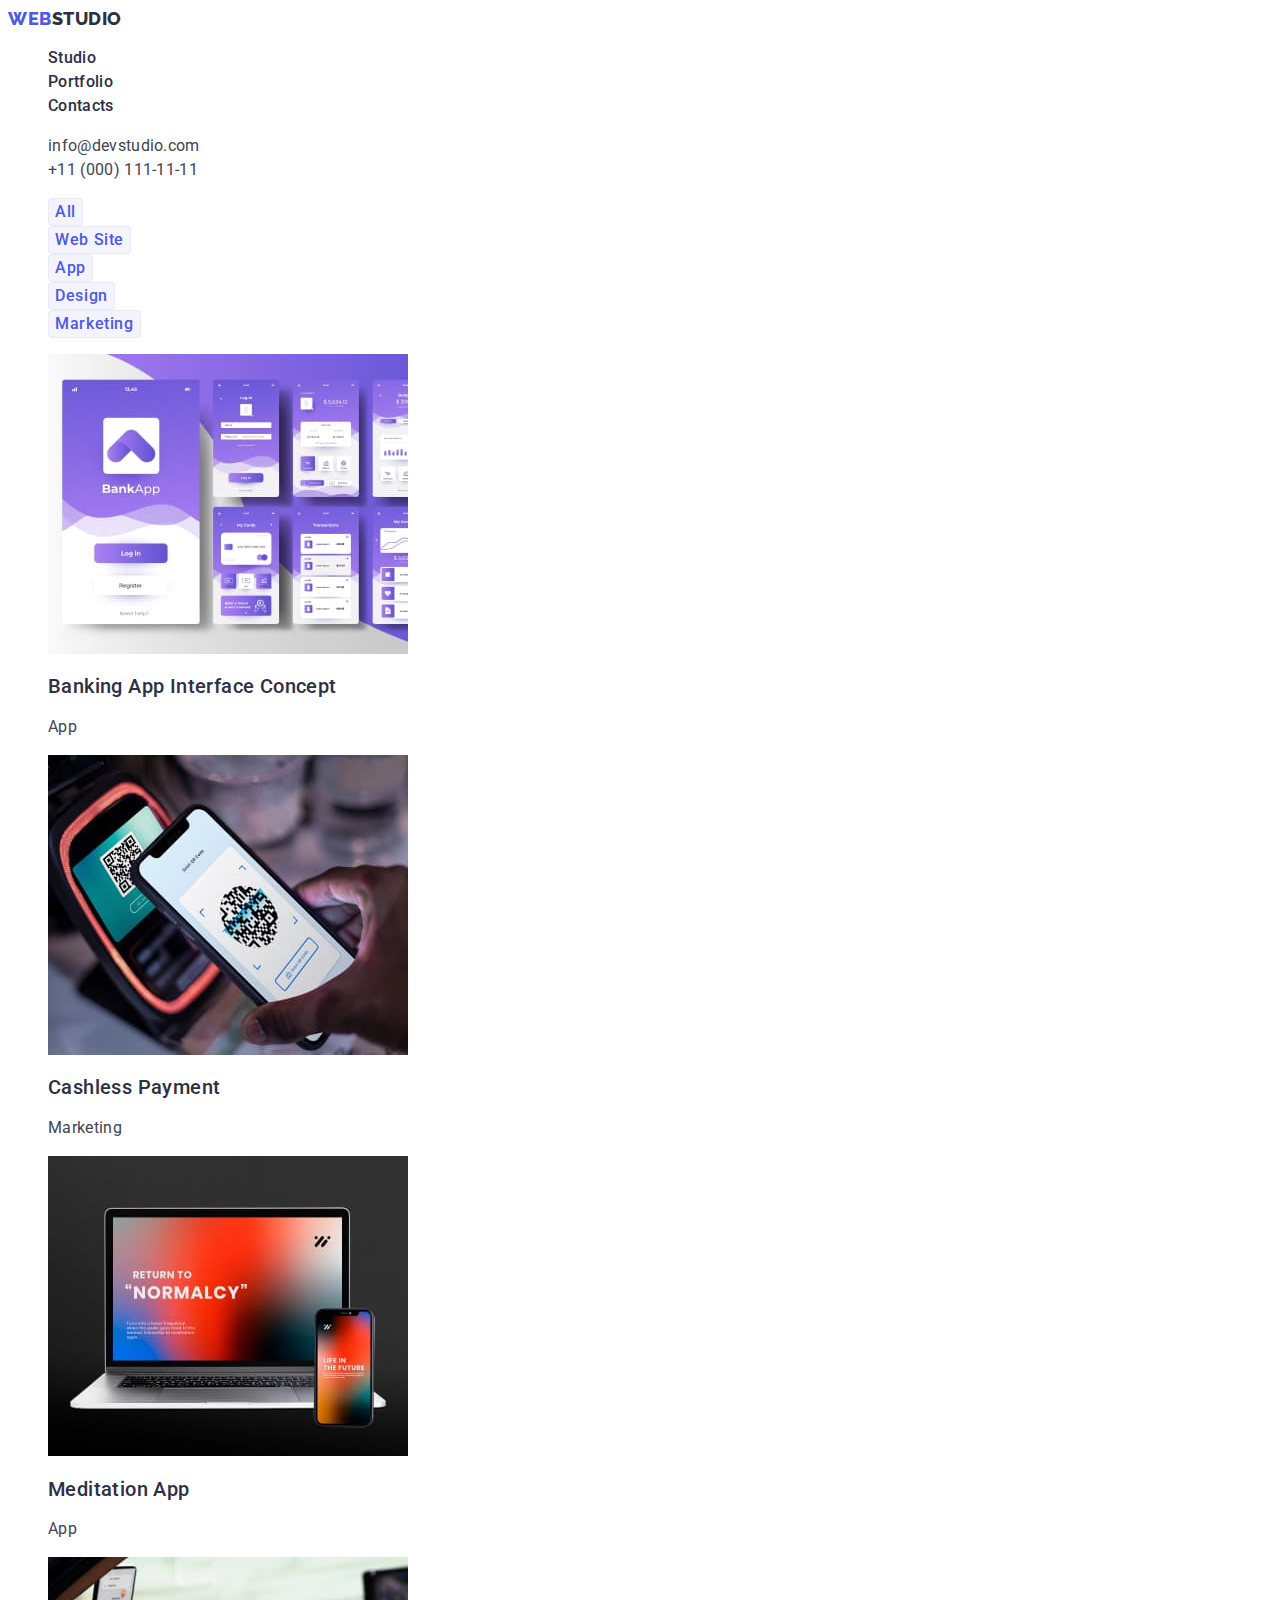
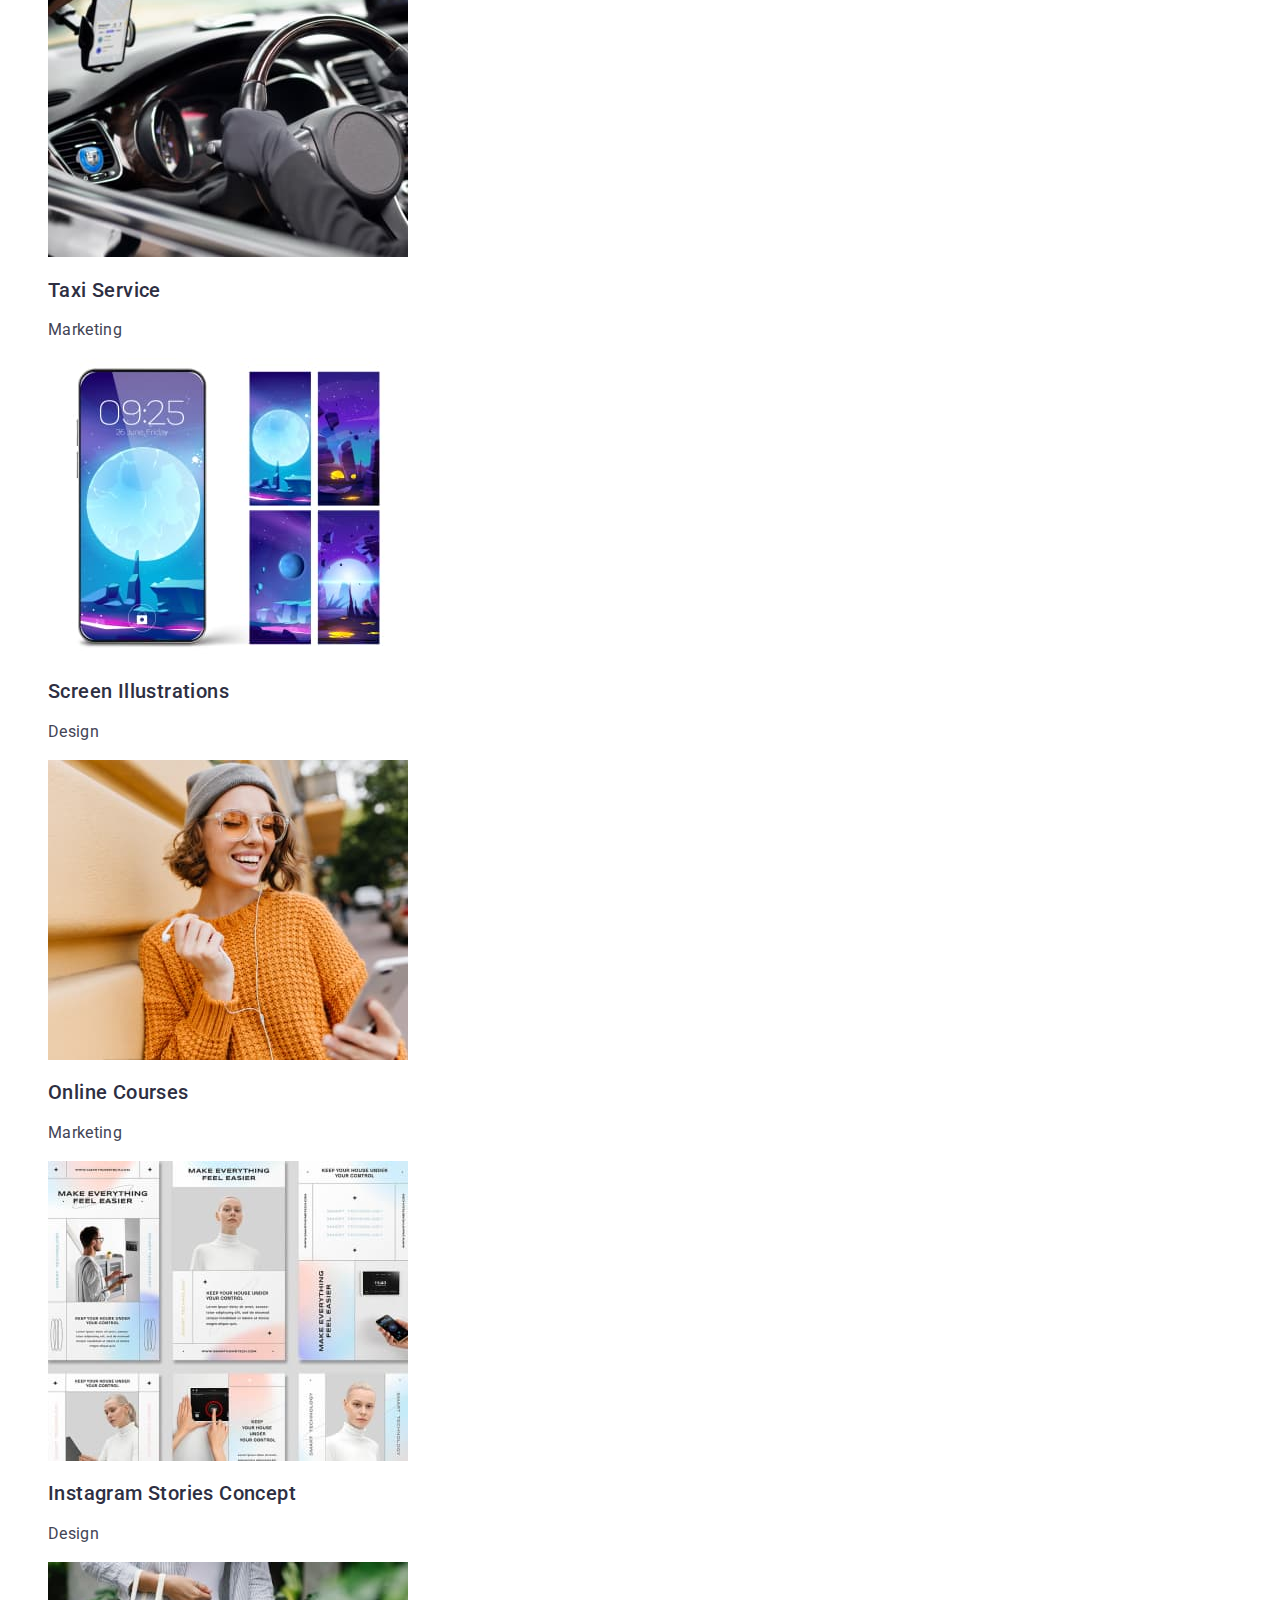
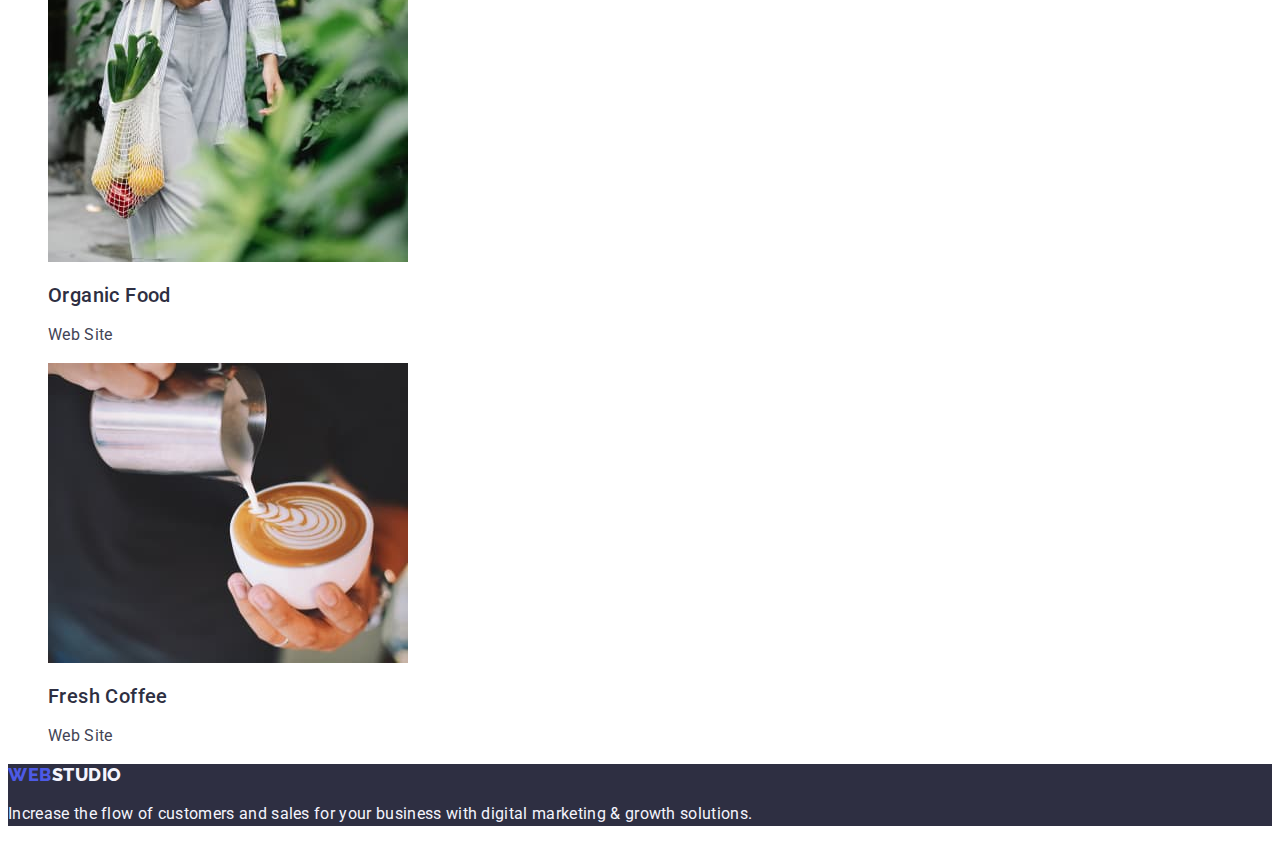
==== portfolio.html @ 3aea658a "Initial commit" ====
<!DOCTYPE html>
<html lang="en">
  <head>
    <meta charset="UTF-8" />
    <meta http-equiv="X-UA-Compatible" content="IE=edge" />
    <meta name="viewport" content="width=device-width, initial-scale=1.0" />
    <title>Portfolio</title>
    <link rel="stylesheet" href="./css/styles.css" />
    <link rel="preconnect" href="https://fonts.googleapis.com" />
    <link rel="preconnect" href="https://fonts.gstatic.com" crossorigin />
    <link
      href="https://fonts.googleapis.com/css2?family=Raleway:wght@800&family=Roboto:wght@400;500;700;900&display=swap"
      rel="stylesheet"
    />
  </head>
  <body>
    <!-- Header -->
    <header class="header">
      <nav>
        <a class="logo link" href="./index.html">
          Web<span class="studio">Studio</span>
        </a>
        <ul class="list">
          <li><a class="nav-list link" href="./index.html">Studio</a></li>
          <li>
            <a class="nav-list link" href="./portfolio.html">Portfolio</a>
          </li>
          <li><a class="nav-list link" href="">Contacts</a></li>
        </ul>
      </nav>
      <address class="address">
        <ul class="list">
          <li>
            <a class="address-contact link" href="mailto:info@devstudio.com"
              >info@devstudio.com</a
            >
          </li>
          <li>
            <a class="address-contact link" href="tel:+110001111111"
              >+11 (000) 111-11-11</a
            >
          </li>
        </ul>
      </address>
    </header>
    <main>
      <!-- Filter Buttons -->
      <section class="filters">
        <h1 hidden>Filters</h1>
        <ul class="list">
          <li>
            <button class="filters-button" type="button">All</button>
          </li>
          <li>
            <button class="filters-button" type="button">Web Site</button>
          </li>
          <li>
            <button class="filters-button" type="button">App</button>
          </li>
          <li>
            <button class="filters-button" type="button">Design</button>
          </li>
          <li>
            <button class="filters-button" type="button">Marketing</button>
          </li>
        </ul>
        <ul class="list">
          <li>
            <a class="link" href=""
              ><img
                src="./images/img8.jpg"
                alt="Banking App
        Interface Concept"
                width="360"
              />
              <h2 class="project-title">Banking App Interface Concept</h2>
              <p class="project-description">App</p></a
            >
          </li>
          <li>
            <a class="link" href=""
              ><img
                src="./images/img9.jpg"
                alt="Cashless Payment"
                width="360"
              />
              <h2 class="project-title">Cashless Payment</h2>
              <p class="project-description">Marketing</p></a
            >
          </li>
          <li>
            <a class="link" href=""
              ><img src="./images/img10.jpg" alt="Meditation App" width="360" />
              <h2 class="project-title">Meditation App</h2>
              <p class="project-description">App</p></a
            >
          </li>
          <li>
            <a class="link" href=""
              ><img src="./images/img11.jpg" alt="Taxi Service" width="360" />
              <h2 class="project-title">Taxi Service</h2>
              <p class="project-description">Marketing</p></a
            >
          </li>
          <li>
            <a class="link" href="">
              <img
                src="./images/img12.jpg"
                alt="Screen
        illustrations"
                width="360"
              />
              <h2 class="project-title">Screen Illustrations</h2>
              <p class="project-description">Design</p></a
            >
          </li>
          <li>
            <a class="link" href=""
              ><img src="./images/img13.jpg" alt="Online Courses" width="360" />
              <h2 class="project-title">Online Courses</h2>
              <p class="project-description">Marketing</p></a
            >
          </li>
          <li>
            <a class="link" href="">
              <img
                src="./images/img14.jpg"
                alt="Instagram
        Stories Concept"
                width="360"
              />
              <h2 class="project-title">Instagram Stories Concept</h2>
              <p class="project-description">Design</p></a
            >
          </li>
          <li>
            <a class="link" href=""
              ><img src="./images/img15.jpg" alt="Organic Food" width="360" />
              <h2 class="project-title">Organic Food</h2>
              <p class="project-description">Web Site</p></a
            >
          </li>
          <li>
            <a class="link" href=""
              ><img src="./images/img16.jpg" alt="Fresh Coffee" width="360" />
              <h2 class="project-title">Fresh Coffee</h2>
              <p class="project-description">Web Site</p></a
            >
          </li>
        </ul>
      </section>
    </main>
    <!-- Footer -->
    <footer class="footer">
      <a class="logo link" href="./index.html">
        Web<span class="studio-footer">Studio</span>
      </a>
      <p class="footer-description">
        Increase the flow of customers and sales for your business with digital
        marketing & growth solutions.
      </p>
    </footer>
  </body>
</html>
---- css/styles.css ----
:root {
    --basic-color: #2e2f42;
    --additional-color: #4d5ae5;
    --white-color: #ffffff;
    --text-color: #434455;
    --cloud-color: #f4f4fd;
    --button-color: #404bbf;
    --accent-color: #e7e9fc;
  }
  
  body {
    font-family: "Roboto", sans-serif;
    color: #434455;
    letter-spacing: 0.02em;
    background: var(--white-color);
  }
  /* Header */
  .logo {
    font-family: "Raleway", sans-serif;
    font-weight: 800;
    font-size: 18px;
    line-height: 1.17;
    color: var(--additional-color);
    letter-spacing: 0.03em;
    align-items: center;
    text-transform: uppercase;
    text-decoration: none;
  }
  
  .studio {
    font-family: "Raleway", sans-serif;
    font-weight: 800;
    font-size: 18px;
    line-height: 1.2;
    color: var(--basic-color);
    align-items: center;
    text-transform: uppercase;
  }
  .link {
    text-decoration: none;
  }
  .list {
    list-style-type: none;
  }
  .nav-list {
    font-weight: 500;
    font-size: 16px;
    line-height: 1.5;
    color: var(--basic-color);
  }
  .list .link:hover,
  .list .link:focus {
    color: var(--button-color);
  }
  
  .address {
    font-style: normal;
  }
  
  .address-contact {
    font-style: normal;
    font-weight: 400;
    font-size: 16px;
    line-height: 1.5;
    color: var(--text-color);
    text-decoration: none;
  }
  .address-contact:hover,
  .address-contact:focus {
    color: var(--button-color);
  }
  
  /* Hero */
  .hero {
    background: var(--basic-color);
    text-align: center;
  }
  .hero-title {
    font-weight: 700;
    font-size: 56px;
    line-height: 1.07;
    text-align: center;
    letter-spacing: 0.02em;
    color: var(--white-color);
  }
  .hero-button {
    font-family: "Roboto", sans-serif;
    font-weight: 500;
    font-size: 16px;
    line-height: 1.5;
    letter-spacing: 0.04em;
    color: var(--white-color);
    background: var(--additional-color);
    box-shadow: 0px 4px 4px rgba(0, 0, 0, 0.15);
    border-radius: 4px;
    cursor: pointer;
  }
  .hero-button:hover,
  .hero-button:focus {
    background-color: var(--button-color);
  }
  
  /* Features */
  .features > ul {
    list-style-type: none;
  }
  .features-name {
    font-weight: 500;
    font-size: 20px;
    line-height: 1.2;
    letter-spacing: 0.02em;
    color: var(--basic-color);
  }
  .features-description {
    font-size: 16px;
    line-height: 1.5;
    color: var(--text-color);
  }
  /* Examples */
  .examples > ul {
    list-style-type: none;
  }
  .examples-title {
    font-weight: 700;
    font-size: 36px;
    line-height: 1.11;
    text-align: center;
    text-transform: capitalize;
    color: var(--basic-color);
  }
  /* Team */
  .team {
    background: var(--cloud-color);
  }
  .team > ul {
    list-style-type: none;
  }
  .team-title {
    font-weight: 700;
    font-size: 36px;
    line-height: 1.11;
    text-align: center;
    letter-spacing: 0.02em;
    text-transform: capitalize;
    color: var(--basic-color);
  }
  .teammate {
    background-color: var(--white-color);
  }
  .teammate-name {
    font-weight: 500;
    font-size: 20px;
    line-height: 1.2;
    letter-spacing: 0.02em;
    color: var(--basic-color);
  }
  .teammate-description {
    font-size: 16px;
    line-height: 1.5;
    color: var(--text-color);
  }
  /* Footer */
  .footer {
    background: var(--basic-color);
  }
  .studio-footer {
    font-family: "Raleway", sans-serif;
    font-weight: 800;
    font-size: 18px;
    line-height: 1.2;
    letter-spacing: 0.03em;
    text-transform: uppercase;
    color: var(--cloud-color);
  }
  .footer-description {
    font-size: 16px;
    line-height: 1.5;
    color: var(--cloud-color);
  }
  /* Portfolio */
  
  /* Filter Buttons */
  .filters > ul {
    list-style-type: none;
  }
  .filters-button {
    font-family: "Roboto", sans-serif;
    font-weight: 500;
    font-size: 16px;
    line-height: 1.5;
    letter-spacing: 0.04em;
    color: var(--additional-color);
    background: var(--cloud-color);
    border: 1px solid var(--accent-color);
    border-radius: 4px;
    cursor: pointer;
  }
  .filters-button:hover,
  .filters-button:focus {
    background: var(--button-color);
    color: var(--white-color);
    box-shadow: 0px 3px 1px rgba(0, 0, 0, 0.1), 0px 2px 1px rgba(0, 0, 0, 0.08),
      0px 2px 2px rgba(0, 0, 0, 0.12);
    border-radius: 4px;
  }
  
  /* Projects */
  
  .project-title {
    font-weight: 500;
    font-size: 20px;
    line-height: 1.2;
    letter-spacing: 0.02em;
    color: var(--basic-color);
  }
  .project-description {
    font-weight: 400;
    font-size: 16px;
    line-height: 1.5;
    letter-spacing: 0.02em;
    color: var(--text-color);
  }
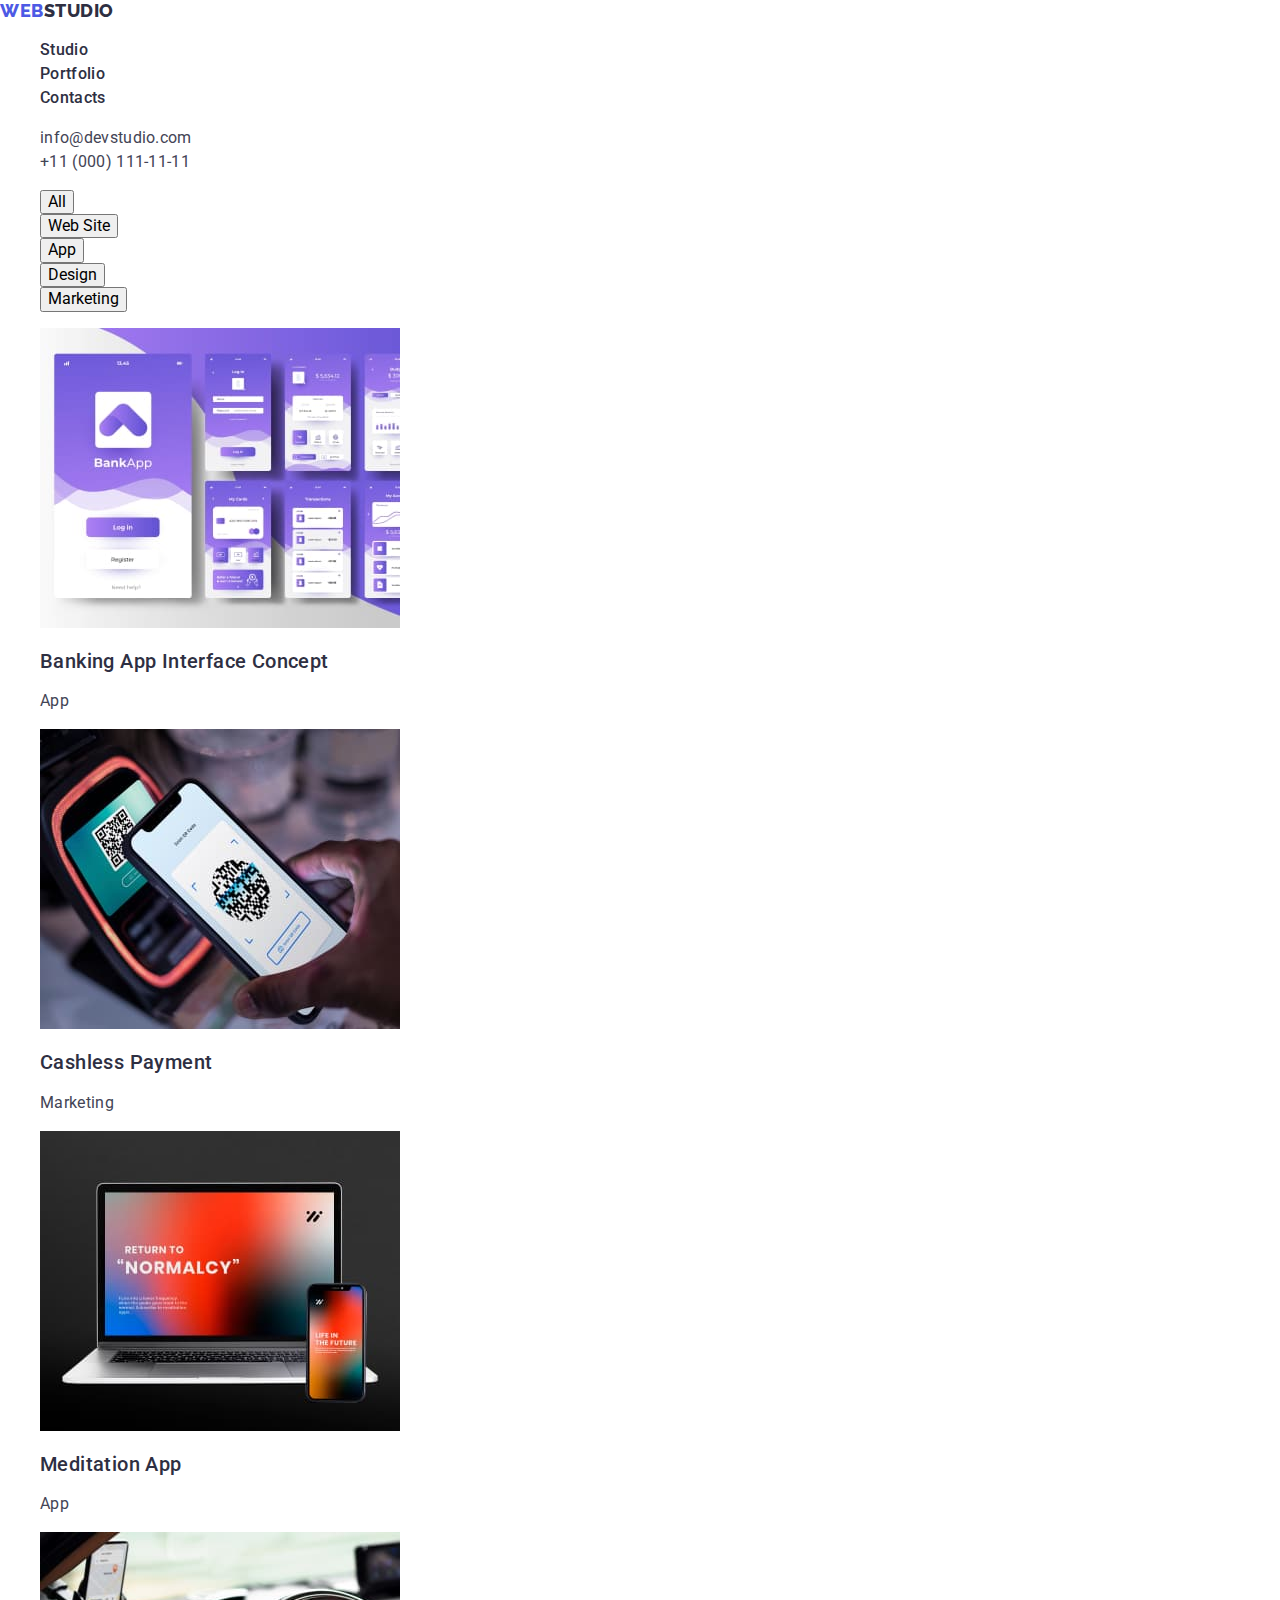
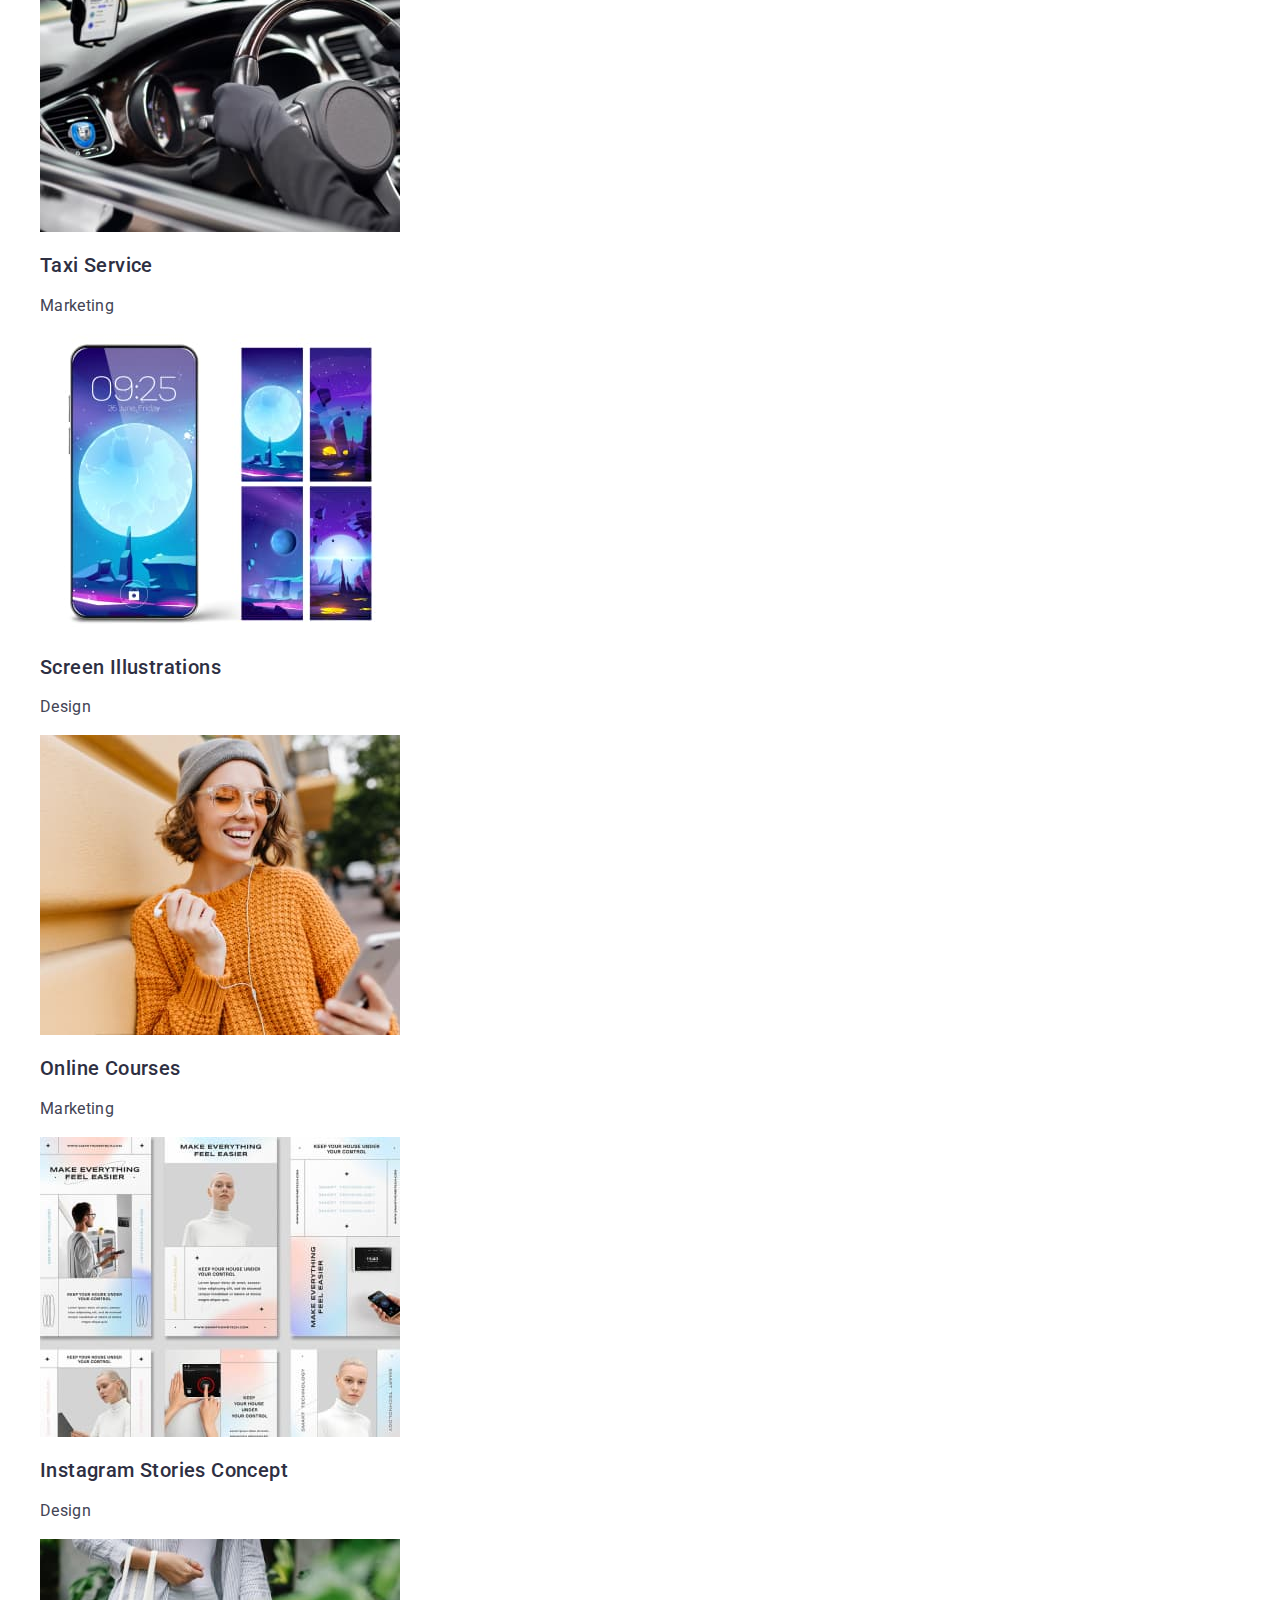
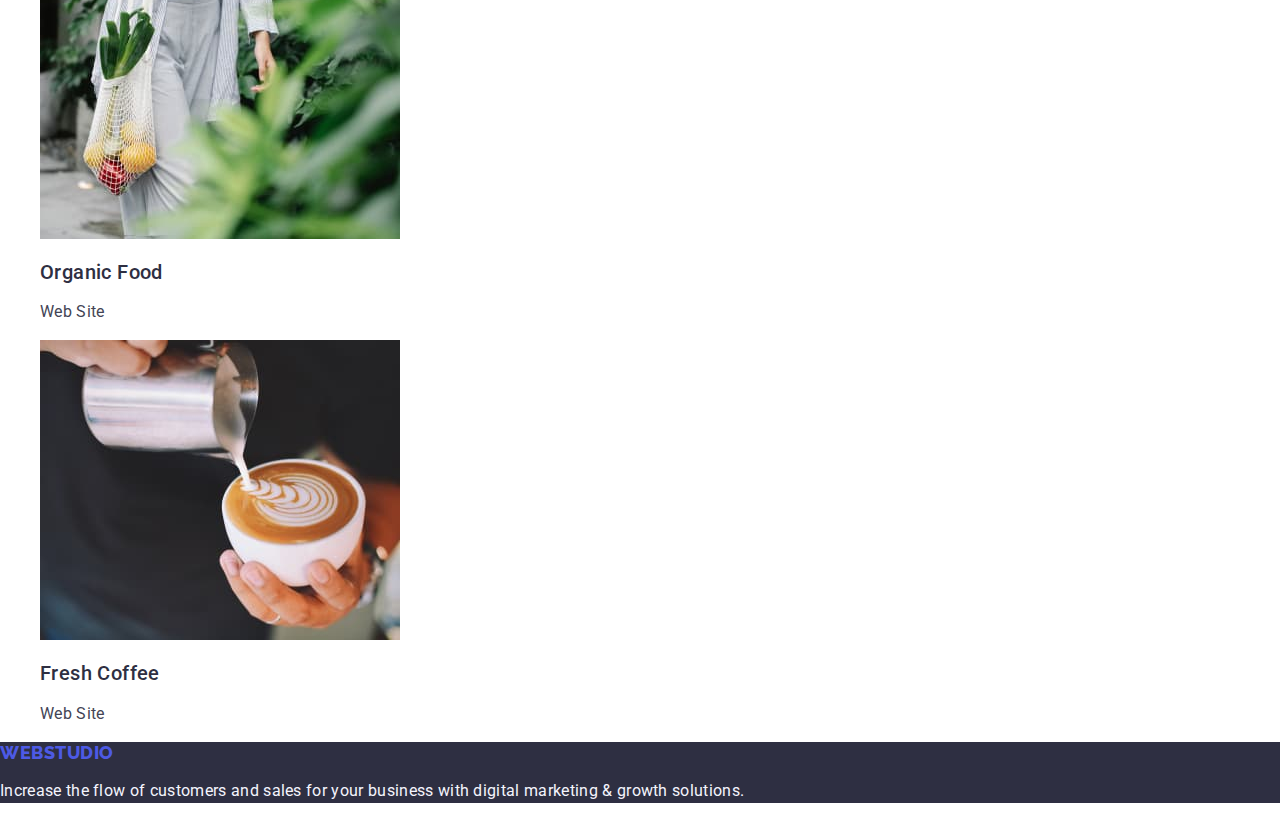
==== commit bfae3651: "overall updates 3" ====
--- a/portfolio.html
+++ b/portfolio.html
@@ -1,6 +1,10 @@
 <!DOCTYPE html>
 <html lang="en">
   <head>
+    <link
+    rel="stylesheet"
+    href="https://cdnjs.cloudflare.com/ajax/libs/modern-normalize/1.0.0/modern-normalize.min.css"
+  />
     <meta charset="UTF-8" />
     <meta http-equiv="X-UA-Compatible" content="IE=edge" />
     <meta name="viewport" content="width=device-width, initial-scale=1.0" />
@@ -14,58 +18,62 @@
     />
   </head>
   <body>
-    <!-- Header -->
     <header class="header">
-      <nav>
-        <a class="logo link" href="./index.html">
+      <div class="header-container conteiner">
+      <nav class="header-navigation">
+        <a class="logo link box" href="./index.html">
           Web<span class="studio">Studio</span>
         </a>
-        <ul class="list">
-          <li><a class="nav-list link" href="./index.html">Studio</a></li>
-          <li>
+        <ul class="header-list list">
+          <li class="header-item"><a class="nav-list link" href="./index.html">Studio</a></li>
+          <li class="header-item">
             <a class="nav-list link" href="./portfolio.html">Portfolio</a>
           </li>
-          <li><a class="nav-list link" href="">Contacts</a></li>
+          <li class="header-item"><a class="nav-list link" href="">Contacts</a></li>
         </ul>
       </nav>
       <address class="address">
-        <ul class="list">
-          <li>
+        <ul class="address-list list">
+          <li class="address-item">
             <a class="address-contact link" href="mailto:info@devstudio.com"
               >info@devstudio.com</a
             >
           </li>
-          <li>
+          <li class="address-item">
             <a class="address-contact link" href="tel:+110001111111"
               >+11 (000) 111-11-11</a
             >
           </li>
         </ul>
       </address>
+    </div>
     </header>
     <main>
       <!-- Filter Buttons -->
       <section class="filters">
-        <h1 hidden>Filters</h1>
-        <ul class="list">
+        <div class="filters-container container">
+        <h1 hidden class="hidden-title">Filters</h1>
+        <ul class="filters-list list">
           <li>
-            <button class="filters-button" type="button">All</button>
+            <button class="filter-button" type="button">All</button>
           </li>
           <li>
-            <button class="filters-button" type="button">Web Site</button>
+            <button class="filter-button" type="button">Web Site</button>
           </li>
           <li>
-            <button class="filters-button" type="button">App</button>
+            <button class="filter-button" type="button">App</button>
           </li>
           <li>
-            <button class="filters-button" type="button">Design</button>
+            <button class="filter-button" type="button">Design</button>
           </li>
           <li>
-            <button class="filters-button" type="button">Marketing</button>
+            <button class="filter-button" type="button">Marketing</button>
           </li>
         </ul>
-        <ul class="list">
-          <li>
+        </div>
+        <!-- Projects -->
+        <ul class="projects-list list">
+          <li class="projects-item">
             <a class="link" href=""
               ><img
                 src="./images/img8.jpg"
@@ -73,36 +81,36 @@
         Interface Concept"
                 width="360"
               />
-              <h2 class="project-title">Banking App Interface Concept</h2>
-              <p class="project-description">App</p></a
+              <div class="project-card conteiner"><h2 class="project-title">Banking App Interface Concept</h2>
+              <p class="project-description">App</p></div></a
             >
           </li>
-          <li>
+          <li class="projects-item">
             <a class="link" href=""
               ><img
                 src="./images/img9.jpg"
                 alt="Cashless Payment"
                 width="360"
               />
-              <h2 class="project-title">Cashless Payment</h2>
-              <p class="project-description">Marketing</p></a
+              <div class="project-card conteiner"><h2 class="project-title">Cashless Payment</h2>
+              <p class="project-description">Marketing</p></div></a
             >
           </li>
-          <li>
+          <li class="projects-item">
             <a class="link" href=""
               ><img src="./images/img10.jpg" alt="Meditation App" width="360" />
-              <h2 class="project-title">Meditation App</h2>
-              <p class="project-description">App</p></a
+              <div class="project-card conteiner"><h2 class="project-title">Meditation App</h2>
+              <p class="project-description">App</p></div></a
             >
           </li>
-          <li>
+          <li class="projects-item">
             <a class="link" href=""
               ><img src="./images/img11.jpg" alt="Taxi Service" width="360" />
-              <h2 class="project-title">Taxi Service</h2>
-              <p class="project-description">Marketing</p></a
+              <div class="project-card conteiner"><h2 class="project-title">Taxi Service</h2>
+              <p class="project-description">Marketing</p></div></a
             >
           </li>
-          <li>
+          <li class="projects-item">
             <a class="link" href="">
               <img
                 src="./images/img12.jpg"
@@ -110,18 +118,18 @@
         illustrations"
                 width="360"
               />
-              <h2 class="project-title">Screen Illustrations</h2>
-              <p class="project-description">Design</p></a
+              <div class="project-card conteiner"><h2 class="project-title">Screen Illustrations</h2>
+              <p class="project-description">Design</p></div></a
             >
           </li>
-          <li>
+          <li class="projects-item">
             <a class="link" href=""
               ><img src="./images/img13.jpg" alt="Online Courses" width="360" />
-              <h2 class="project-title">Online Courses</h2>
-              <p class="project-description">Marketing</p></a
+              <div class="project-card conteiner"><h2 class="project-title">Online Courses</h2>
+              <p class="project-description">Marketing</p></div></a
             >
           </li>
-          <li>
+          <li class="projects-item">
             <a class="link" href="">
               <img
                 src="./images/img14.jpg"
@@ -129,22 +137,22 @@
         Stories Concept"
                 width="360"
               />
-              <h2 class="project-title">Instagram Stories Concept</h2>
-              <p class="project-description">Design</p></a
+              <div class="project-card conteiner"><h2 class="project-title">Instagram Stories Concept</h2>
+              <p class="project-description">Design</p></div></a
             >
           </li>
-          <li>
+          <li class="projects-item">
             <a class="link" href=""
               ><img src="./images/img15.jpg" alt="Organic Food" width="360" />
-              <h2 class="project-title">Organic Food</h2>
-              <p class="project-description">Web Site</p></a
+              <div class="project-card conteiner"><h2 class="project-title">Organic Food</h2>
+              <p class="project-description">Web Site</p></div></a
             >
           </li>
-          <li>
+          <li class="projects-item">
             <a class="link" href=""
               ><img src="./images/img16.jpg" alt="Fresh Coffee" width="360" />
-              <h2 class="project-title">Fresh Coffee</h2>
-              <p class="project-description">Web Site</p></a
+              <div class="project-card conteiner"><h2 class="project-title">Fresh Coffee</h2>
+              <p class="project-description">Web Site</p></div></a
             >
           </li>
         </ul>
@@ -152,13 +160,15 @@
     </main>
     <!-- Footer -->
     <footer class="footer">
+      <div class="footer-container container">
       <a class="logo link" href="./index.html">
-        Web<span class="studio-footer">Studio</span>
+        Web<span class="webstudio-footer">Studio</span>
       </a>
       <p class="footer-description">
         Increase the flow of customers and sales for your business with digital
         marketing & growth solutions.
       </p>
+      </div>
     </footer>
   </body>
 </html>
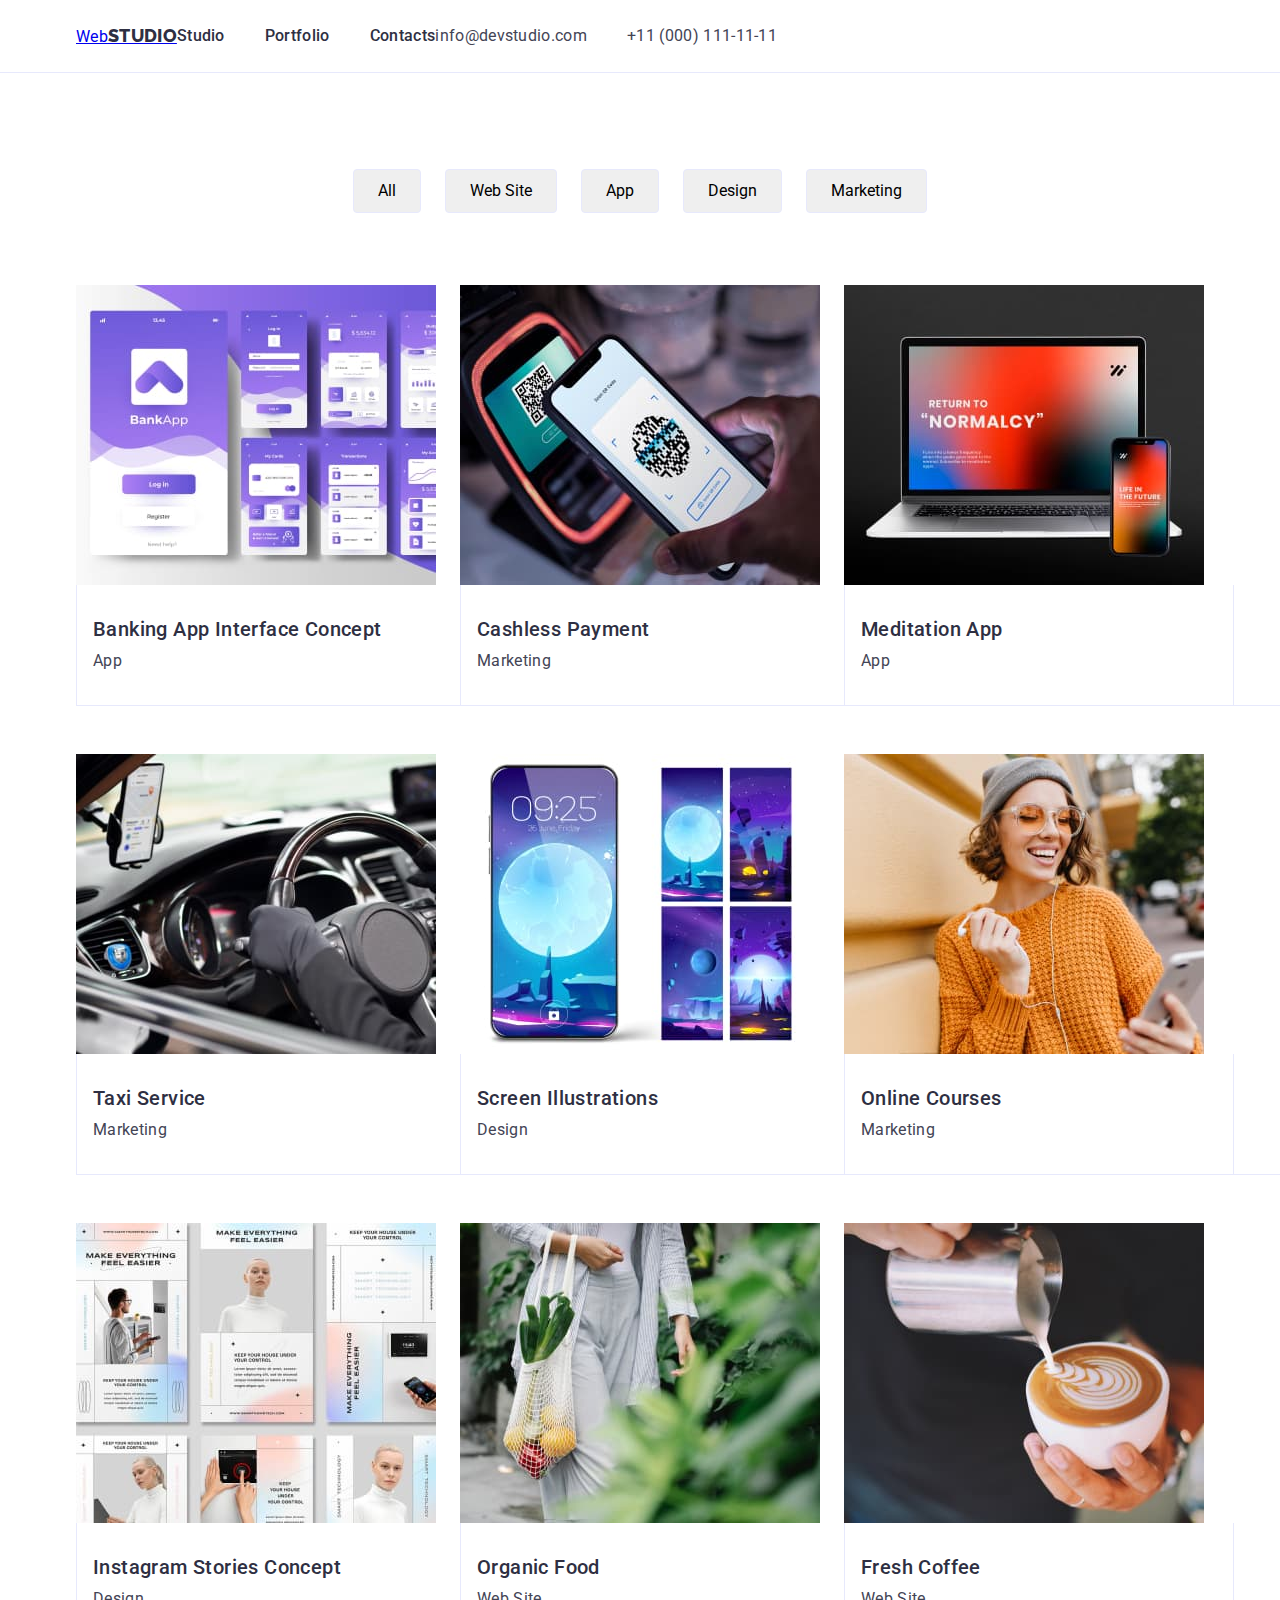
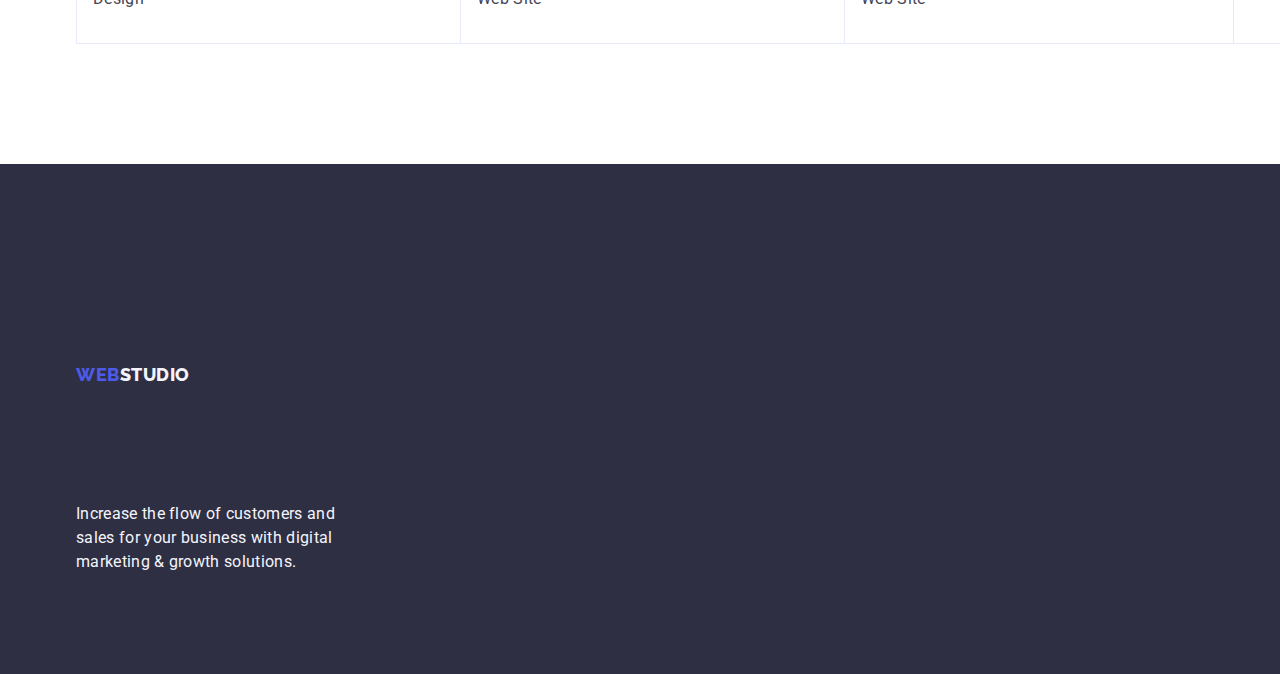
==== commit 7cf0def8: "correcting 6" ====
--- a/portfolio.html
+++ b/portfolio.html
@@ -19,9 +19,9 @@
   </head>
   <body>
     <header class="header">
-      <div class="header-container conteiner">
+      <div class="header-container container">
       <nav class="header-navigation">
-        <a class="logo link box" href="./index.html">
+        <a class="webstudio- logo" href="./index.html">
           Web<span class="studio">Studio</span>
         </a>
         <ul class="header-list list">
@@ -70,7 +70,6 @@
             <button class="filter-button" type="button">Marketing</button>
           </li>
         </ul>
-        </div>
         <!-- Projects -->
         <ul class="projects-list list">
           <li class="projects-item">
@@ -81,7 +80,7 @@
         Interface Concept"
                 width="360"
               />
-              <div class="project-card conteiner"><h2 class="project-title">Banking App Interface Concept</h2>
+              <div class="project-card container"><h2 class="project-title">Banking App Interface Concept</h2>
               <p class="project-description">App</p></div></a
             >
           </li>
@@ -92,21 +91,21 @@
                 alt="Cashless Payment"
                 width="360"
               />
-              <div class="project-card conteiner"><h2 class="project-title">Cashless Payment</h2>
+              <div class="project-card container"><h2 class="project-title">Cashless Payment</h2>
               <p class="project-description">Marketing</p></div></a
             >
           </li>
           <li class="projects-item">
             <a class="link" href=""
               ><img src="./images/img10.jpg" alt="Meditation App" width="360" />
-              <div class="project-card conteiner"><h2 class="project-title">Meditation App</h2>
+              <div class="project-card container"><h2 class="project-title">Meditation App</h2>
               <p class="project-description">App</p></div></a
             >
           </li>
           <li class="projects-item">
             <a class="link" href=""
               ><img src="./images/img11.jpg" alt="Taxi Service" width="360" />
-              <div class="project-card conteiner"><h2 class="project-title">Taxi Service</h2>
+              <div class="project-card container"><h2 class="project-title">Taxi Service</h2>
               <p class="project-description">Marketing</p></div></a
             >
           </li>
@@ -118,14 +117,14 @@
         illustrations"
                 width="360"
               />
-              <div class="project-card conteiner"><h2 class="project-title">Screen Illustrations</h2>
+              <div class="project-card container"><h2 class="project-title">Screen Illustrations</h2>
               <p class="project-description">Design</p></div></a
             >
           </li>
           <li class="projects-item">
             <a class="link" href=""
               ><img src="./images/img13.jpg" alt="Online Courses" width="360" />
-              <div class="project-card conteiner"><h2 class="project-title">Online Courses</h2>
+              <div class="project-card container"><h2 class="project-title">Online Courses</h2>
               <p class="project-description">Marketing</p></div></a
             >
           </li>
@@ -137,31 +136,32 @@
         Stories Concept"
                 width="360"
               />
-              <div class="project-card conteiner"><h2 class="project-title">Instagram Stories Concept</h2>
+              <div class="project-card container"><h2 class="project-title">Instagram Stories Concept</h2>
               <p class="project-description">Design</p></div></a
             >
           </li>
           <li class="projects-item">
             <a class="link" href=""
               ><img src="./images/img15.jpg" alt="Organic Food" width="360" />
-              <div class="project-card conteiner"><h2 class="project-title">Organic Food</h2>
+              <div class="project-card container"><h2 class="project-title">Organic Food</h2>
               <p class="project-description">Web Site</p></div></a
             >
           </li>
           <li class="projects-item">
             <a class="link" href=""
               ><img src="./images/img16.jpg" alt="Fresh Coffee" width="360" />
-              <div class="project-card conteiner"><h2 class="project-title">Fresh Coffee</h2>
+              <div class="project-card container"><h2 class="project-title">Fresh Coffee</h2>
               <p class="project-description">Web Site</p></div></a
             >
           </li>
         </ul>
+      </div>
       </section>
     </main>
     <!-- Footer -->
     <footer class="footer">
       <div class="footer-container container">
-      <a class="logo link" href="./index.html">
+      <a class="logo link footer" href="./index.html">
         Web<span class="webstudio-footer">Studio</span>
       </a>
       <p class="footer-description">
--- a/css/styles.css
+++ b/css/styles.css
@@ -14,8 +14,11 @@
     letter-spacing: 0.02em;
     background: var(--white-color);
   }
+  img {
+    display: block;
+  }
   /* Header */
-  .logo {
+  .webstudio-header.logo {
     font-family: "Raleway", sans-serif;
     font-weight: 800;
     font-size: 18px;
@@ -26,7 +29,6 @@
     text-transform: uppercase;
     text-decoration: none;
   }
-  
   .studio {
     font-family: "Raleway", sans-serif;
     font-weight: 800;
@@ -42,21 +44,28 @@
   .list {
     list-style-type: none;
   }
-  .nav-list {
-    font-weight: 500;
-    font-size: 16px;
-    line-height: 1.5;
-    color: var(--basic-color);
-  }
-  .list .link:hover,
-  .list .link:focus {
+  /* Header Navigation */
+  .nav-list.link {
+    font-weight: 500;
+    font-size: 16px;
+    line-height: 1.5;
+    color: var(--basic-color);
+  }
+  .nav-list.link:hover,
+  .nav-list.link:focus {
     color: var(--button-color);
-  }
-  
+    text-decoration-line: underline;
+    text-decoration-color: var(--button-color);
+  }
+  /* Address */
   .address {
     font-style: normal;
   }
-  
+  .adress.list {
+    list-style: none;
+    padding: 0;
+
+  }
   .address-contact {
     font-style: normal;
     font-weight: 400;
@@ -65,8 +74,8 @@
     color: var(--text-color);
     text-decoration: none;
   }
-  .address-contact:hover,
-  .address-contact:focus {
+  .address-contact.link:hover,
+  .address-contact.link:focus {
     color: var(--button-color);
   }
   
@@ -94,6 +103,11 @@
     box-shadow: 0px 4px 4px rgba(0, 0, 0, 0.15);
     border-radius: 4px;
     cursor: pointer;
+    display: flex;
+    flex-direction: row;
+    align-items: flex-start;
+    padding: 16px 32px;
+    gap: 10px;
   }
   .hero-button:hover,
   .hero-button:focus {
@@ -163,7 +177,7 @@
   .footer {
     background: var(--basic-color);
   }
-  .studio-footer {
+  .webstudio-footer {
     font-family: "Raleway", sans-serif;
     font-weight: 800;
     font-size: 18px;
@@ -177,7 +191,28 @@
     line-height: 1.5;
     color: var(--cloud-color);
   }
+  .logo.link.footer {
+    font-family: "Raleway", sans-serif;
+    font-weight: 800;
+    font-size: 18px;
+    line-height: 1.17;
+    color: var(--additional-color);
+    letter-spacing: 0.03em;
+    align-items: center;
+    text-transform: uppercase;
+    text-decoration: none;
+  }
   /* Portfolio */
+  /* Hidden Title */
+  .hidden-title {
+    font-family: "Roboto", sans-serif;
+    font-style: normal;
+    font-weight: 700;
+    font-size: 56px;
+    text-align: center;
+    letter-spacing: 0.02em;
+    color: var(--title-text-color);
+  }
   
   /* Filter Buttons */
   .filters > ul {
@@ -219,4 +254,180 @@
     line-height: 1.5;
     letter-spacing: 0.02em;
     color: var(--text-color);
-  }+  }
+ /* Blocks */
+ul,
+h1,
+h2,
+h3,
+h4,
+h5,
+h6,
+p {
+  margin: 0;
+  padding: 0;
+}
+/* Header */
+
+.webstudio-header.logo {
+  margin-right: 76px;
+}
+.header {
+  border-bottom: 1px solid #e7e9fc;
+}
+.header-container.container {
+  display: flex;
+}
+.container {
+  width: 1158px;
+  margin: 0 auto;
+  padding: 0 15px;
+}
+.header-navigation {
+  display: flex;
+  align-items: center;
+}
+.header-list {
+  display: flex;
+  gap: 40px;
+}
+.header-item {
+  padding: 24px 0;
+}
+.nav-list.link {
+  padding: 24px 0;
+}
+.address {
+  gap: 40px;
+  display: flex;
+}
+.address-list.list {
+  display: flex; 
+  gap: 40px;
+}
+.address-item {
+  padding: 24px 0;
+}
+/* Hero */
+.hero {
+  padding: 188px 0;
+}
+.hero-title {
+  max-width: 496px;
+  margin: 0 auto 48px;
+}
+.hero-button {
+  display: block;
+  min-width: 169px;
+  height: 56px;
+  border: none;
+  border-radius: 4px;
+  margin: auto;
+}
+/* Features */
+.features {
+  padding: 120px 0;
+}
+.features-list {
+  display: flex;
+  gap: 24px;
+}
+.features-item {
+  width: calc((100% - 72px) / 4);
+}
+.features-name {
+  margin-bottom: 8px;
+}
+/* Examples */
+.examples {
+  padding-bottom: 120px;
+}
+.examples-title {
+  margin-bottom: 72px;
+}
+.examples-list {
+  display: flex;
+  gap: 24px;
+}
+.examples-item {
+  flex-basis: calc((100% - 3 * 16px) / 3);
+}
+/* Team */
+.team {
+  padding: 120px 0;
+}
+.team-container.container {
+  width: 1158px;
+  margin: 0 auto;
+  padding: 0 15px;
+}
+.team-title {
+  margin-bottom: 72px;
+}
+.team-list {
+  display: flex;
+  gap: 24px;
+}
+.teammate {
+  width: calc((100% - 72px) / 4);
+  border-radius: 0px 0px 4px 4px;
+}
+.teammate-container.container {
+  padding: 32px 16px;
+}
+.teammate-name {
+  text-align: center;
+  margin-bottom: 8px;
+}
+.teammate-description {
+  text-align: center;
+}
+/* Footer */
+.footer {
+  padding: 100px 0;
+}
+.footer-description {
+  max-width: 264px;
+}
+.logo.link.footer {
+  margin-bottom: 16px;
+}
+.logo.link.footer {
+  display: inline-block;}
+/* Projects */
+.filters {
+  padding: 96px 0 120px;
+}
+.filters-list {
+  outline: orange;
+  display: flex;
+  justify-content: center;
+  gap: 24px;
+  margin-bottom: 72px;
+}
+.filter-button {
+  padding: 12px 24px;
+  border: 1px solid #e7e9fc;
+  border-radius: 4px;
+}
+.filter-button:hover,
+.filter-button:focus {border: 1px solid transparent;}
+
+.projects-list {  outline: tomato;
+  display: flex;
+  flex-wrap: wrap;
+  column-gap: 24px;
+  row-gap: 48px;
+
+}
+.projects-item {
+  width: calc((100% - 48px) / 3);
+}
+.project-card.container {
+  padding: 32px 16px;
+  border: 1px solid #e7e9fc;
+  border-top: none;
+}
+.project-title {
+  margin-bottom: 8px;
+}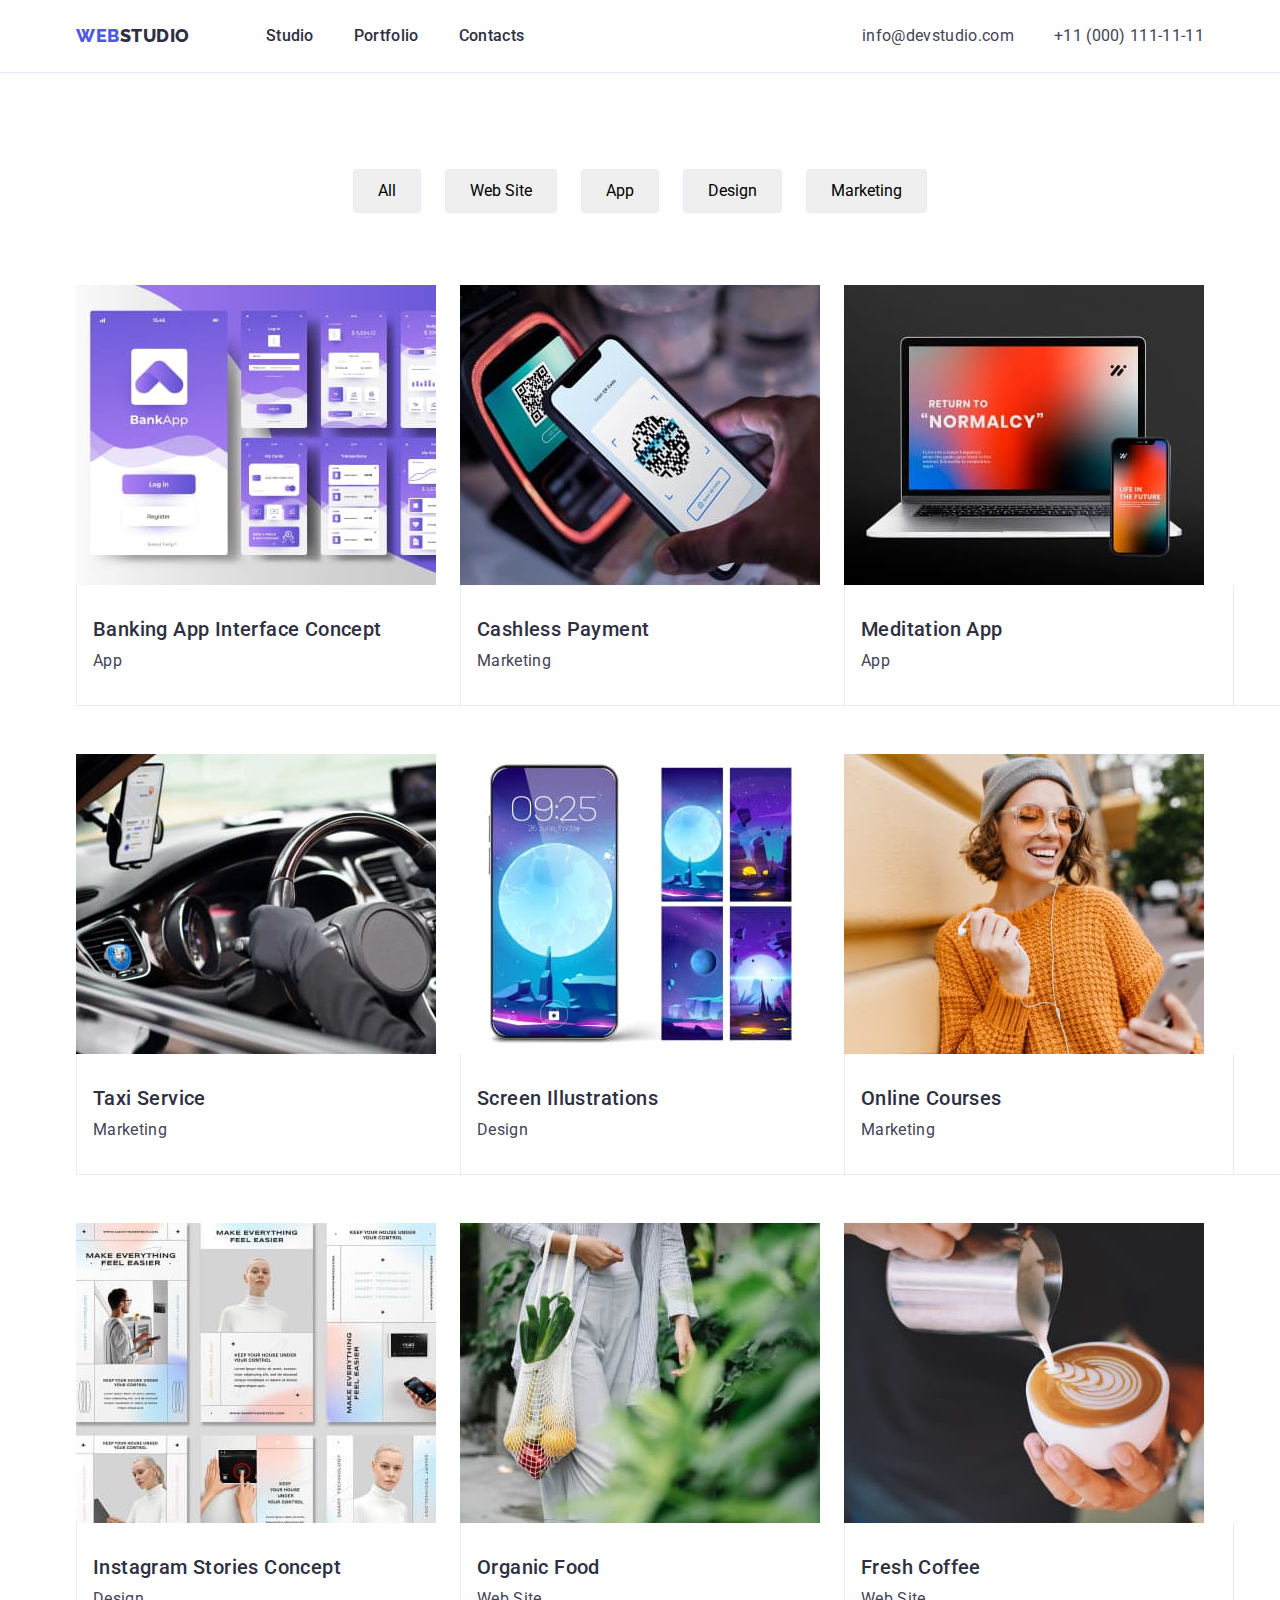
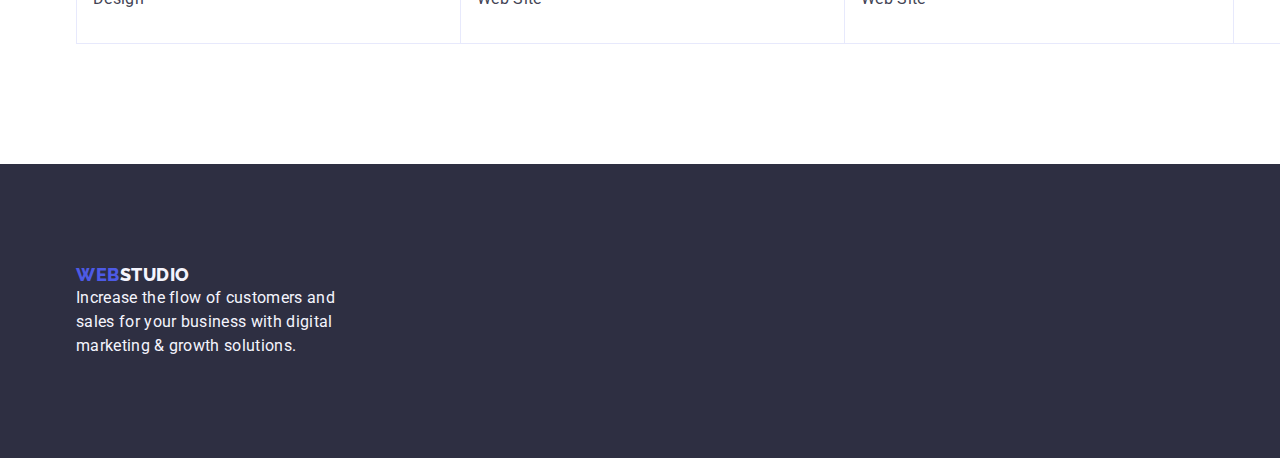
==== commit 39805ddc: "overall 30" ====
--- a/portfolio.html
+++ b/portfolio.html
@@ -21,7 +21,7 @@
     <header class="header">
       <div class="header-container container">
       <nav class="header-navigation">
-        <a class="webstudio- logo" href="./index.html">
+        <a class="webstudio-header logo" href="./index.html">
           Web<span class="studio">Studio</span>
         </a>
         <ul class="header-list list">
@@ -161,7 +161,7 @@
     <!-- Footer -->
     <footer class="footer">
       <div class="footer-container container">
-      <a class="logo link footer" href="./index.html">
+      <a class="logotype-footer" href="./index.html">
         Web<span class="webstudio-footer">Studio</span>
       </a>
       <p class="footer-description">
--- a/css/styles.css
+++ b/css/styles.css
@@ -60,6 +60,8 @@
   /* Address */
   .address {
     font-style: normal;
+    line-height: 1.5;
+  margin-left: auto;
   }
   .adress.list {
     list-style: none;
@@ -151,6 +153,7 @@
   }
   .team-title {
     font-weight: 700;
+    font-style: normal;
     font-size: 36px;
     line-height: 1.11;
     text-align: center;
@@ -163,6 +166,7 @@
   }
   .teammate-name {
     font-weight: 500;
+    font-style: normal;
     font-size: 20px;
     line-height: 1.2;
     letter-spacing: 0.02em;
@@ -171,6 +175,7 @@
   .teammate-description {
     font-size: 16px;
     line-height: 1.5;
+    letter-spacing: 0.02em;
     color: var(--text-color);
   }
   /* Footer */
@@ -191,7 +196,7 @@
     line-height: 1.5;
     color: var(--cloud-color);
   }
-  .logo.link.footer {
+  .logotype-footer {
     font-family: "Raleway", sans-serif;
     font-weight: 800;
     font-size: 18px;
@@ -372,7 +377,7 @@
   width: calc((100% - 72px) / 4);
   border-radius: 0px 0px 4px 4px;
 }
-.teammate-container.container {
+.teammate-container {
   padding: 32px 16px;
 }
 .teammate-name {
@@ -389,10 +394,10 @@
 .footer-description {
   max-width: 264px;
 }
-.logo.link.footer {
+.logotype-footer {
   margin-bottom: 16px;
 }
-.logo.link.footer {
+.webstudio.footer {
   display: inline-block;}
 /* Projects */
 .filters {
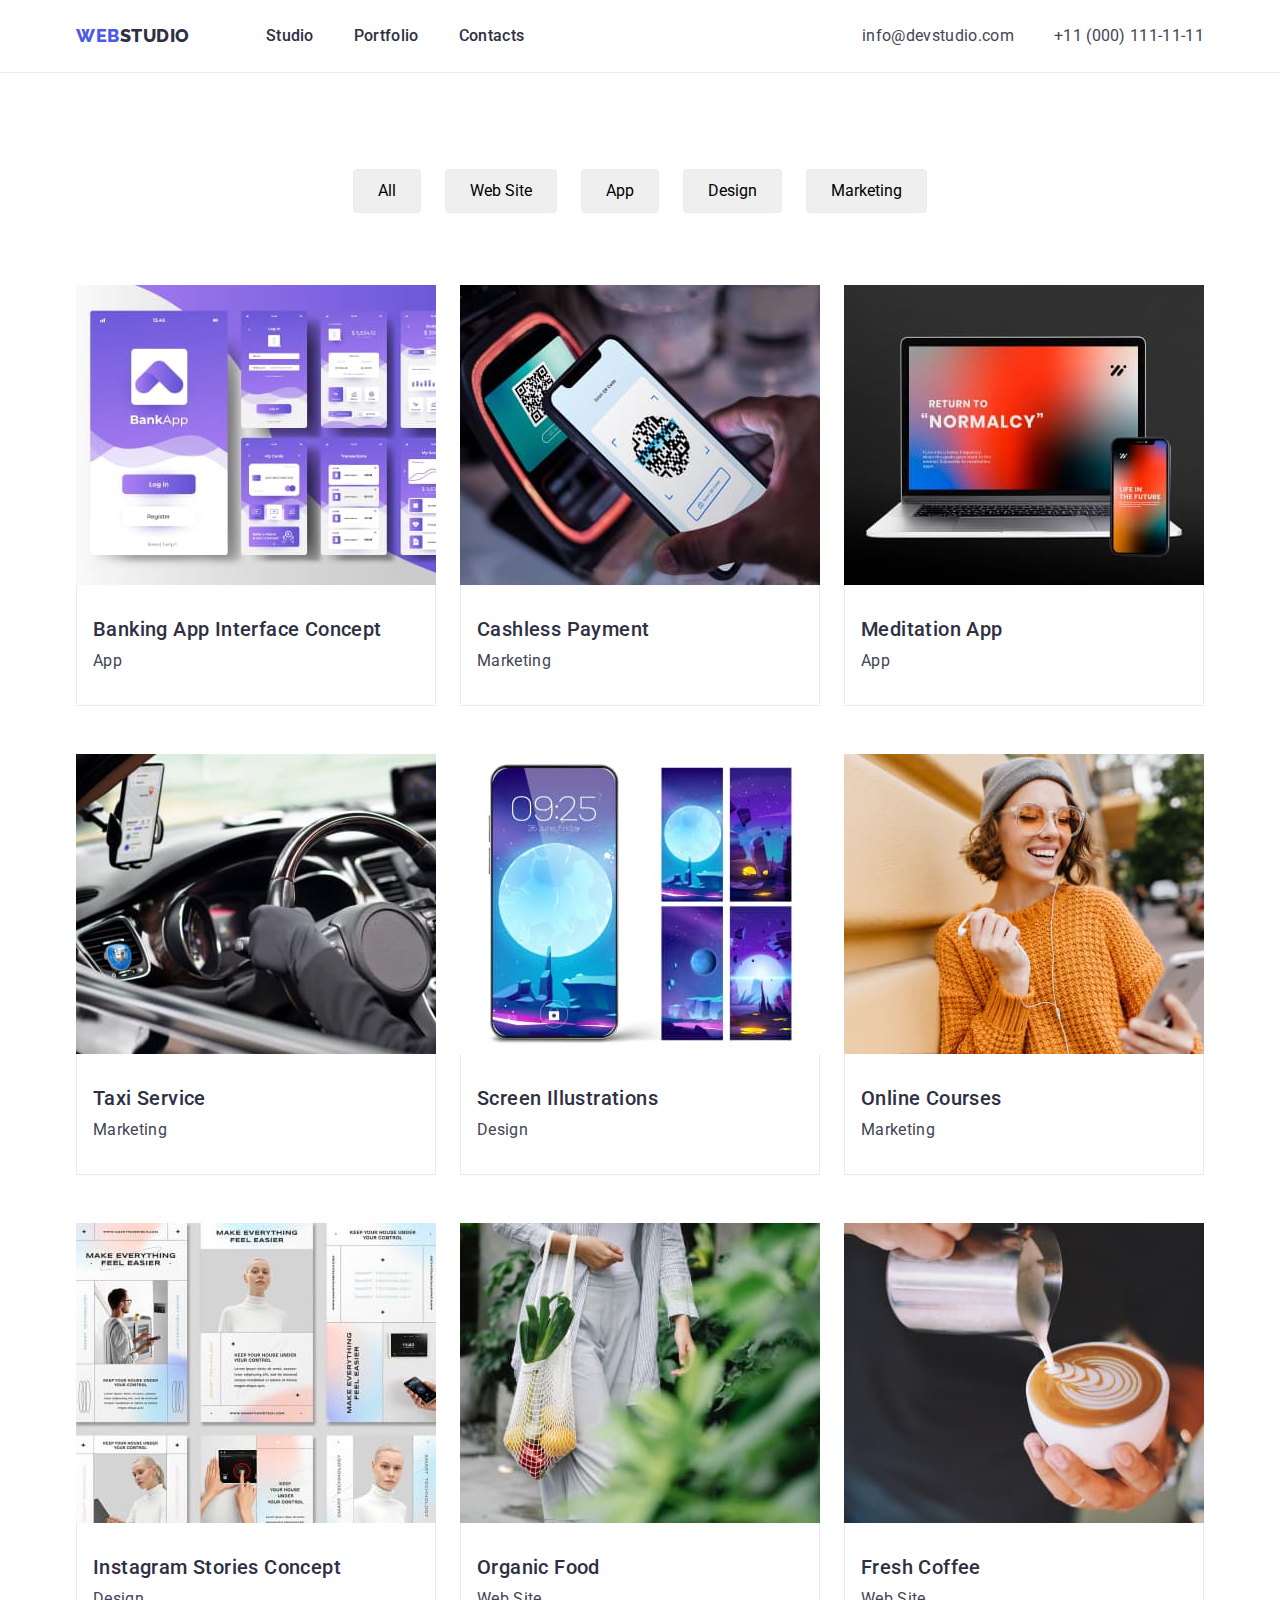
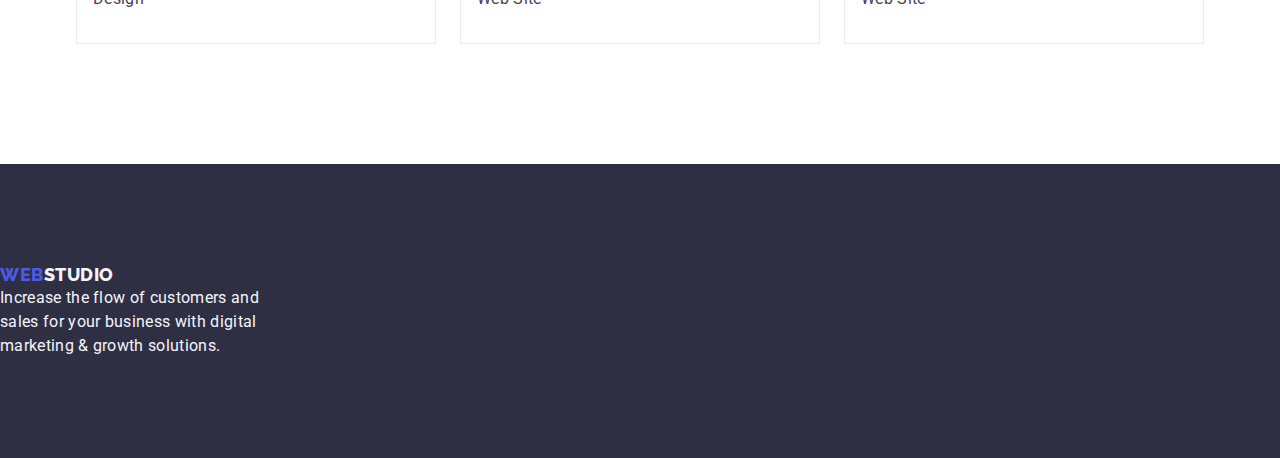
==== commit 81aaaa87: "overall 32" ====
--- a/portfolio.html
+++ b/portfolio.html
@@ -80,7 +80,7 @@
         Interface Concept"
                 width="360"
               />
-              <div class="project-card container"><h2 class="project-title">Banking App Interface Concept</h2>
+              <div class="project-card-container"><h2 class="project-title">Banking App Interface Concept</h2>
               <p class="project-description">App</p></div></a
             >
           </li>
@@ -91,21 +91,21 @@
                 alt="Cashless Payment"
                 width="360"
               />
-              <div class="project-card container"><h2 class="project-title">Cashless Payment</h2>
+              <div class="project-card-container"><h2 class="project-title">Cashless Payment</h2>
               <p class="project-description">Marketing</p></div></a
             >
           </li>
           <li class="projects-item">
             <a class="link" href=""
               ><img src="./images/img10.jpg" alt="Meditation App" width="360" />
-              <div class="project-card container"><h2 class="project-title">Meditation App</h2>
+              <div class="project-card-container"><h2 class="project-title">Meditation App</h2>
               <p class="project-description">App</p></div></a
             >
           </li>
           <li class="projects-item">
             <a class="link" href=""
               ><img src="./images/img11.jpg" alt="Taxi Service" width="360" />
-              <div class="project-card container"><h2 class="project-title">Taxi Service</h2>
+              <div class="project-card-container"><h2 class="project-title">Taxi Service</h2>
               <p class="project-description">Marketing</p></div></a
             >
           </li>
@@ -117,14 +117,14 @@
         illustrations"
                 width="360"
               />
-              <div class="project-card container"><h2 class="project-title">Screen Illustrations</h2>
+              <div class="project-card-container"><h2 class="project-title">Screen Illustrations</h2>
               <p class="project-description">Design</p></div></a
             >
           </li>
           <li class="projects-item">
             <a class="link" href=""
               ><img src="./images/img13.jpg" alt="Online Courses" width="360" />
-              <div class="project-card container"><h2 class="project-title">Online Courses</h2>
+              <div class="project-card-container"><h2 class="project-title">Online Courses</h2>
               <p class="project-description">Marketing</p></div></a
             >
           </li>
@@ -136,21 +136,21 @@
         Stories Concept"
                 width="360"
               />
-              <div class="project-card container"><h2 class="project-title">Instagram Stories Concept</h2>
+              <div class="project-card-container"><h2 class="project-title">Instagram Stories Concept</h2>
               <p class="project-description">Design</p></div></a
             >
           </li>
           <li class="projects-item">
             <a class="link" href=""
               ><img src="./images/img15.jpg" alt="Organic Food" width="360" />
-              <div class="project-card container"><h2 class="project-title">Organic Food</h2>
+              <div class="project-card-container"><h2 class="project-title">Organic Food</h2>
               <p class="project-description">Web Site</p></div></a
             >
           </li>
           <li class="projects-item">
             <a class="link" href=""
               ><img src="./images/img16.jpg" alt="Fresh Coffee" width="360" />
-              <div class="project-card container"><h2 class="project-title">Fresh Coffee</h2>
+              <div class="project-card-container"><h2 class="project-title">Fresh Coffee</h2>
               <p class="project-description">Web Site</p></div></a
             >
           </li>
@@ -160,7 +160,7 @@
     </main>
     <!-- Footer -->
     <footer class="footer">
-      <div class="footer-container container">
+      <div class="footer-container-container">
       <a class="logotype-footer" href="./index.html">
         Web<span class="webstudio-footer">Studio</span>
       </a>
--- a/css/styles.css
+++ b/css/styles.css
@@ -397,7 +397,7 @@
 .logotype-footer {
   margin-bottom: 16px;
 }
-.webstudio.footer {
+.webstudio-footer {
   display: inline-block;}
 /* Projects */
 .filters {
@@ -418,7 +418,7 @@
 .filter-button:hover,
 .filter-button:focus {border: 1px solid transparent;}
 
-.projects-list {  outline: tomato;
+.projects-list.list {  outline: tomato;
   display: flex;
   flex-wrap: wrap;
   column-gap: 24px;
@@ -428,7 +428,7 @@
 .projects-item {
   width: calc((100% - 48px) / 3);
 }
-.project-card.container {
+.project-card-container {
   padding: 32px 16px;
   border: 1px solid #e7e9fc;
   border-top: none;
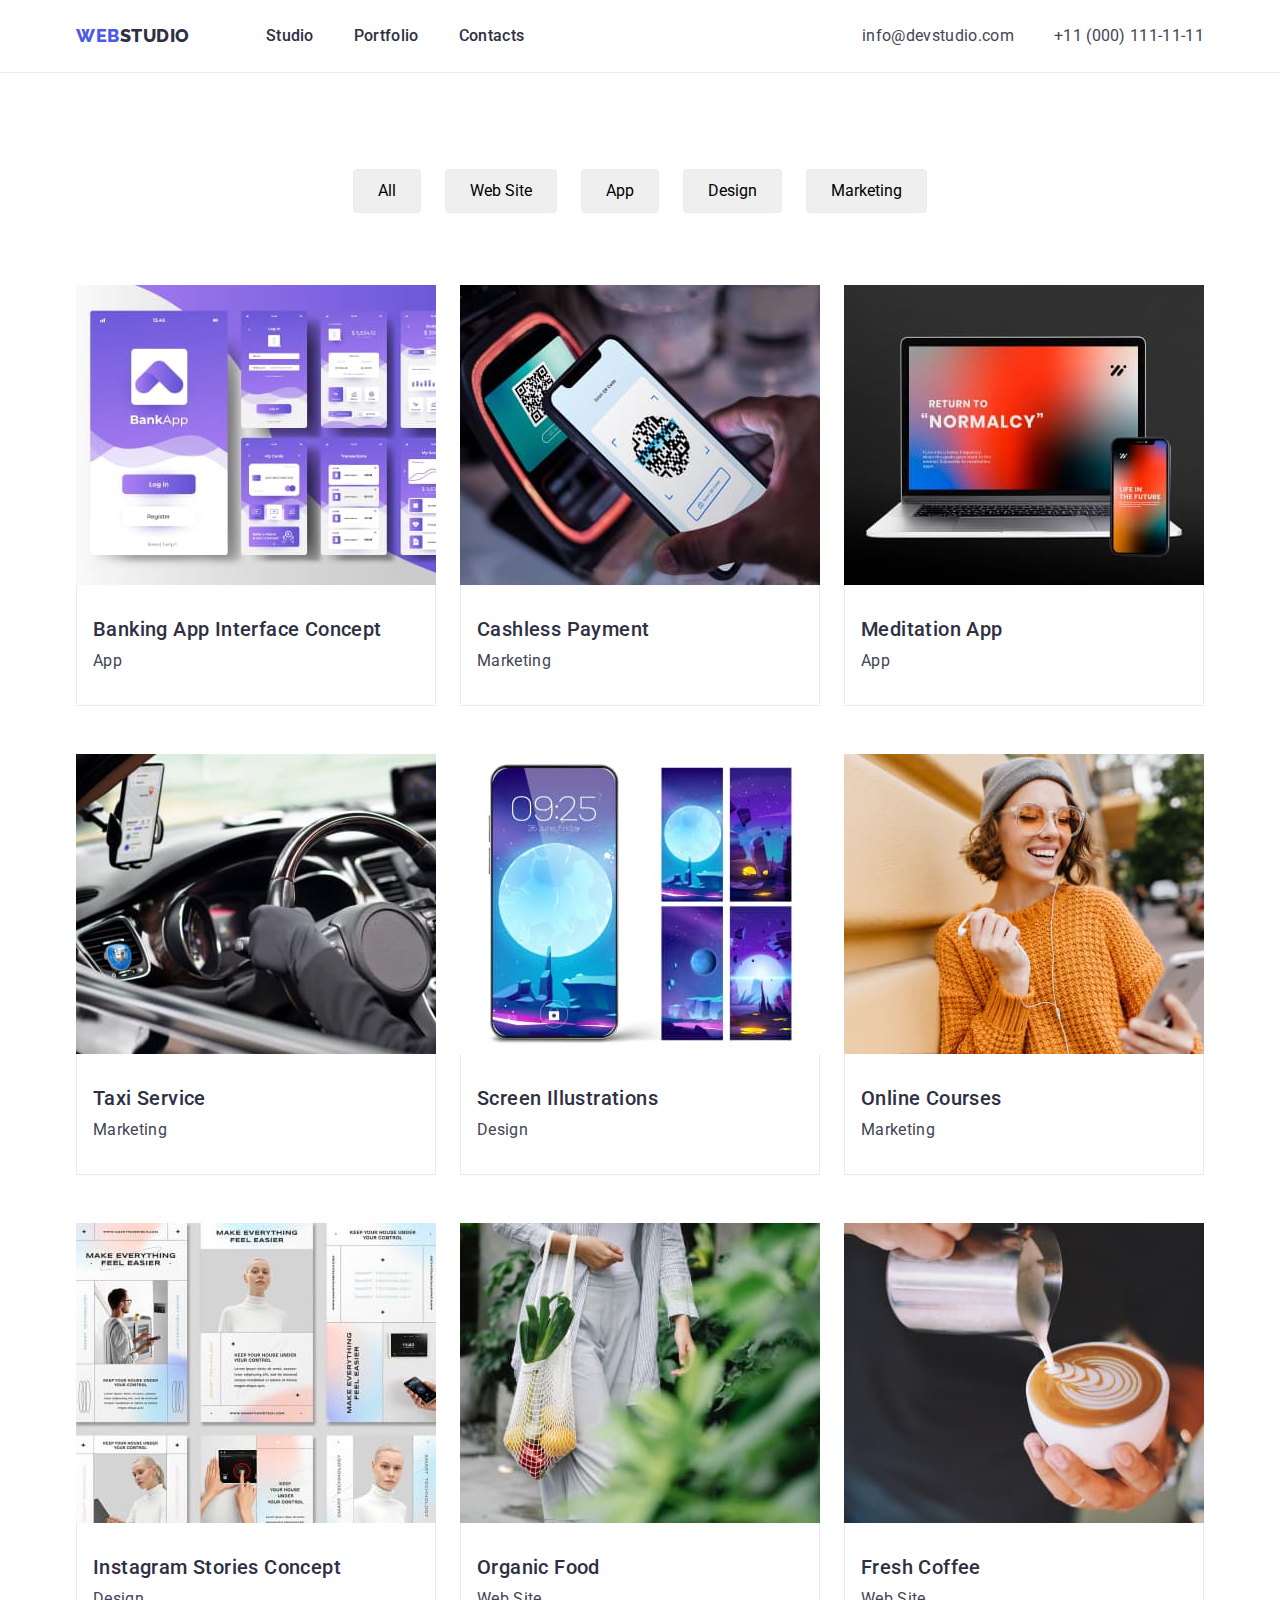
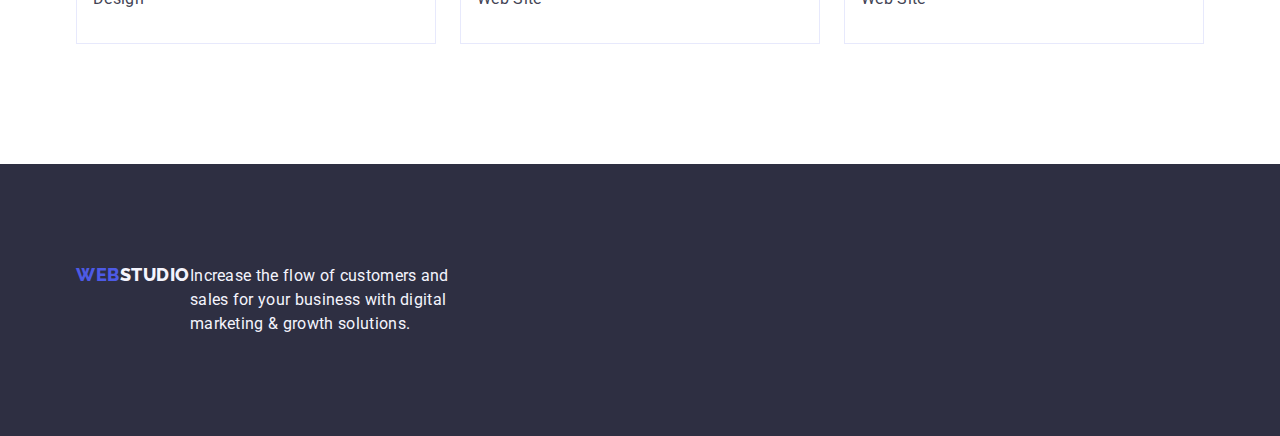
==== commit 135c2ae1: "overall 33" ====
--- a/portfolio.html
+++ b/portfolio.html
@@ -160,7 +160,7 @@
     </main>
     <!-- Footer -->
     <footer class="footer">
-      <div class="footer-container-container">
+      <div class="footer-container container">
       <a class="logotype-footer" href="./index.html">
         Web<span class="webstudio-footer">Studio</span>
       </a>
--- a/css/styles.css
+++ b/css/styles.css
@@ -1,266 +1,265 @@
 :root {
-    --basic-color: #2e2f42;
-    --additional-color: #4d5ae5;
-    --white-color: #ffffff;
-    --text-color: #434455;
-    --cloud-color: #f4f4fd;
-    --button-color: #404bbf;
-    --accent-color: #e7e9fc;
-  }
-  
-  body {
-    font-family: "Roboto", sans-serif;
-    color: #434455;
-    letter-spacing: 0.02em;
-    background: var(--white-color);
-  }
-  img {
-    display: block;
-  }
-  /* Header */
-  .webstudio-header.logo {
-    font-family: "Raleway", sans-serif;
-    font-weight: 800;
-    font-size: 18px;
-    line-height: 1.17;
-    color: var(--additional-color);
-    letter-spacing: 0.03em;
-    align-items: center;
-    text-transform: uppercase;
-    text-decoration: none;
-  }
-  .studio {
-    font-family: "Raleway", sans-serif;
-    font-weight: 800;
-    font-size: 18px;
-    line-height: 1.2;
-    color: var(--basic-color);
-    align-items: center;
-    text-transform: uppercase;
-  }
-  .link {
-    text-decoration: none;
-  }
-  .list {
-    list-style-type: none;
-  }
-  /* Header Navigation */
-  .nav-list.link {
-    font-weight: 500;
-    font-size: 16px;
-    line-height: 1.5;
-    color: var(--basic-color);
-  }
-  .nav-list.link:hover,
-  .nav-list.link:focus {
-    color: var(--button-color);
-    text-decoration-line: underline;
-    text-decoration-color: var(--button-color);
-  }
-  /* Address */
-  .address {
-    font-style: normal;
-    line-height: 1.5;
+  --basic-color: #2e2f42;
+  --additional-color: #4d5ae5;
+  --white-color: #ffffff;
+  --text-color: #434455;
+  --cloud-color: #f4f4fd;
+  --button-color: #404bbf;
+  --accent-color: #e7e9fc;
+}
+
+body {
+  font-family: "Roboto", sans-serif;
+  color: #434455;
+  letter-spacing: 0.02em;
+  background: var(--white-color);
+}
+img {
+  display: block;
+}
+/* Header */
+.webstudio-header.logo {
+  font-family: "Raleway", sans-serif;
+  font-weight: 800;
+  font-size: 18px;
+  line-height: 1.17;
+  color: var(--additional-color);
+  letter-spacing: 0.03em;
+  align-items: center;
+  text-transform: uppercase;
+  text-decoration: none;
+}
+.studio {
+  font-family: "Raleway", sans-serif;
+  font-weight: 800;
+  font-size: 18px;
+  line-height: 1.2;
+  color: var(--basic-color);
+  align-items: center;
+  text-transform: uppercase;
+}
+.link {
+  text-decoration: none;
+}
+.list {
+  list-style-type: none;
+}
+/* Header Navigation */
+.nav-list.link {
+  font-weight: 500;
+  font-size: 16px;
+  line-height: 1.5;
+  color: var(--basic-color);
+}
+.nav-list.link:hover,
+.nav-list.link:focus {
+  color: var(--button-color);
+  text-decoration-line: underline;
+  text-decoration-color: var(--button-color);
+}
+/* Address */
+.address {
+  font-style: normal;
+  line-height: 1.5;
   margin-left: auto;
-  }
-  .adress.list {
-    list-style: none;
-    padding: 0;
-
-  }
-  .address-contact {
-    font-style: normal;
-    font-weight: 400;
-    font-size: 16px;
-    line-height: 1.5;
-    color: var(--text-color);
-    text-decoration: none;
-  }
-  .address-contact.link:hover,
-  .address-contact.link:focus {
-    color: var(--button-color);
-  }
-  
-  /* Hero */
-  .hero {
-    background: var(--basic-color);
-    text-align: center;
-  }
-  .hero-title {
-    font-weight: 700;
-    font-size: 56px;
-    line-height: 1.07;
-    text-align: center;
-    letter-spacing: 0.02em;
-    color: var(--white-color);
-  }
-  .hero-button {
-    font-family: "Roboto", sans-serif;
-    font-weight: 500;
-    font-size: 16px;
-    line-height: 1.5;
-    letter-spacing: 0.04em;
-    color: var(--white-color);
-    background: var(--additional-color);
-    box-shadow: 0px 4px 4px rgba(0, 0, 0, 0.15);
-    border-radius: 4px;
-    cursor: pointer;
-    display: flex;
-    flex-direction: row;
-    align-items: flex-start;
-    padding: 16px 32px;
-    gap: 10px;
-  }
-  .hero-button:hover,
-  .hero-button:focus {
-    background-color: var(--button-color);
-  }
-  
-  /* Features */
-  .features > ul {
-    list-style-type: none;
-  }
-  .features-name {
-    font-weight: 500;
-    font-size: 20px;
-    line-height: 1.2;
-    letter-spacing: 0.02em;
-    color: var(--basic-color);
-  }
-  .features-description {
-    font-size: 16px;
-    line-height: 1.5;
-    color: var(--text-color);
-  }
-  /* Examples */
-  .examples > ul {
-    list-style-type: none;
-  }
-  .examples-title {
-    font-weight: 700;
-    font-size: 36px;
-    line-height: 1.11;
-    text-align: center;
-    text-transform: capitalize;
-    color: var(--basic-color);
-  }
-  /* Team */
-  .team {
-    background: var(--cloud-color);
-  }
-  .team > ul {
-    list-style-type: none;
-  }
-  .team-title {
-    font-weight: 700;
-    font-style: normal;
-    font-size: 36px;
-    line-height: 1.11;
-    text-align: center;
-    letter-spacing: 0.02em;
-    text-transform: capitalize;
-    color: var(--basic-color);
-  }
-  .teammate {
-    background-color: var(--white-color);
-  }
-  .teammate-name {
-    font-weight: 500;
-    font-style: normal;
-    font-size: 20px;
-    line-height: 1.2;
-    letter-spacing: 0.02em;
-    color: var(--basic-color);
-  }
-  .teammate-description {
-    font-size: 16px;
-    line-height: 1.5;
-    letter-spacing: 0.02em;
-    color: var(--text-color);
-  }
-  /* Footer */
-  .footer {
-    background: var(--basic-color);
-  }
-  .webstudio-footer {
-    font-family: "Raleway", sans-serif;
-    font-weight: 800;
-    font-size: 18px;
-    line-height: 1.2;
-    letter-spacing: 0.03em;
-    text-transform: uppercase;
-    color: var(--cloud-color);
-  }
-  .footer-description {
-    font-size: 16px;
-    line-height: 1.5;
-    color: var(--cloud-color);
-  }
-  .logotype-footer {
-    font-family: "Raleway", sans-serif;
-    font-weight: 800;
-    font-size: 18px;
-    line-height: 1.17;
-    color: var(--additional-color);
-    letter-spacing: 0.03em;
-    align-items: center;
-    text-transform: uppercase;
-    text-decoration: none;
-  }
-  /* Portfolio */
-  /* Hidden Title */
-  .hidden-title {
-    font-family: "Roboto", sans-serif;
-    font-style: normal;
-    font-weight: 700;
-    font-size: 56px;
-    text-align: center;
-    letter-spacing: 0.02em;
-    color: var(--title-text-color);
-  }
-  
-  /* Filter Buttons */
-  .filters > ul {
-    list-style-type: none;
-  }
-  .filters-button {
-    font-family: "Roboto", sans-serif;
-    font-weight: 500;
-    font-size: 16px;
-    line-height: 1.5;
-    letter-spacing: 0.04em;
-    color: var(--additional-color);
-    background: var(--cloud-color);
-    border: 1px solid var(--accent-color);
-    border-radius: 4px;
-    cursor: pointer;
-  }
-  .filters-button:hover,
-  .filters-button:focus {
-    background: var(--button-color);
-    color: var(--white-color);
-    box-shadow: 0px 3px 1px rgba(0, 0, 0, 0.1), 0px 2px 1px rgba(0, 0, 0, 0.08),
-      0px 2px 2px rgba(0, 0, 0, 0.12);
-    border-radius: 4px;
-  }
-  
-  /* Projects */
-  
-  .project-title {
-    font-weight: 500;
-    font-size: 20px;
-    line-height: 1.2;
-    letter-spacing: 0.02em;
-    color: var(--basic-color);
-  }
-  .project-description {
-    font-weight: 400;
-    font-size: 16px;
-    line-height: 1.5;
-    letter-spacing: 0.02em;
-    color: var(--text-color);
-  }
- /* Blocks */
+}
+.adress.list {
+  list-style: none;
+  padding: 0;
+}
+.address-contact {
+  font-style: normal;
+  font-weight: 400;
+  font-size: 16px;
+  line-height: 1.5;
+  color: var(--text-color);
+  text-decoration: none;
+}
+.address-contact.link:hover,
+.address-contact.link:focus {
+  color: var(--button-color);
+}
+
+/* Hero */
+.hero {
+  background: var(--basic-color);
+  text-align: center;
+}
+.hero-title {
+  font-weight: 700;
+  font-size: 56px;
+  line-height: 1.07;
+  text-align: center;
+  letter-spacing: 0.02em;
+  color: var(--white-color);
+}
+.hero-button {
+  font-family: "Roboto", sans-serif;
+  font-weight: 500;
+  font-size: 16px;
+  line-height: 1.5;
+  letter-spacing: 0.04em;
+  color: var(--white-color);
+  background: var(--additional-color);
+  box-shadow: 0px 4px 4px rgba(0, 0, 0, 0.15);
+  border-radius: 4px;
+  cursor: pointer;
+  display: flex;
+  flex-direction: row;
+  align-items: flex-start;
+  padding: 16px 32px;
+  gap: 10px;
+}
+.hero-button:hover,
+.hero-button:focus {
+  background-color: var(--button-color);
+}
+
+/* Features */
+.features > ul {
+  list-style-type: none;
+}
+.features-name {
+  font-weight: 500;
+  font-size: 20px;
+  line-height: 1.2;
+  letter-spacing: 0.02em;
+  color: var(--basic-color);
+}
+.features-description {
+  font-size: 16px;
+  line-height: 1.5;
+  color: var(--text-color);
+}
+/* Examples */
+.examples > ul {
+  list-style-type: none;
+}
+.examples-title {
+  font-weight: 700;
+  font-size: 36px;
+  line-height: 1.11;
+  text-align: center;
+  text-transform: capitalize;
+  color: var(--basic-color);
+}
+/* Team */
+.team {
+  background: var(--cloud-color);
+}
+.team > ul {
+  list-style-type: none;
+}
+.team-title {
+  font-weight: 700;
+  font-style: normal;
+  font-size: 36px;
+  line-height: 1.11;
+  text-align: center;
+  letter-spacing: 0.02em;
+  text-transform: capitalize;
+  color: var(--basic-color);
+}
+.teammate {
+  background-color: var(--white-color);
+}
+.teammate-name {
+  font-weight: 500;
+  font-style: normal;
+  font-size: 20px;
+  line-height: 1.2;
+  letter-spacing: 0.02em;
+  color: var(--basic-color);
+}
+.teammate-description {
+  font-size: 16px;
+  line-height: 1.5;
+  letter-spacing: 0.02em;
+  color: var(--text-color);
+}
+/* Footer */
+.footer {
+  background: var(--basic-color);
+}
+.webstudio-footer {
+  font-family: "Raleway", sans-serif;
+  font-weight: 800;
+  font-size: 18px;
+  line-height: 1.2;
+  letter-spacing: 0.03em;
+  text-transform: uppercase;
+  color: var(--cloud-color);
+}
+.footer-description {
+  font-size: 16px;
+  line-height: 1.5;
+  color: var(--cloud-color);
+}
+.logotype-footer {
+  font-family: "Raleway", sans-serif;
+  font-weight: 800;
+  font-size: 18px;
+  line-height: 1.17;
+  color: var(--additional-color);
+  letter-spacing: 0.03em;
+  align-items: center;
+  text-transform: uppercase;
+  text-decoration: none;
+}
+/* Portfolio */
+/* Hidden Title */
+.hidden-title {
+  font-family: "Roboto", sans-serif;
+  font-style: normal;
+  font-weight: 700;
+  font-size: 56px;
+  text-align: center;
+  letter-spacing: 0.02em;
+  color: var(--title-text-color);
+}
+
+/* Filter Buttons */
+.filters > ul {
+  list-style-type: none;
+}
+.filters-button {
+  font-family: "Roboto", sans-serif;
+  font-weight: 500;
+  font-size: 16px;
+  line-height: 1.5;
+  letter-spacing: 0.04em;
+  color: var(--additional-color);
+  background: var(--cloud-color);
+  border: 1px solid var(--accent-color);
+  border-radius: 4px;
+  cursor: pointer;
+}
+.filters-button:hover,
+.filters-button:focus {
+  background: var(--button-color);
+  color: var(--white-color);
+  box-shadow: 0px 3px 1px rgba(0, 0, 0, 0.1), 0px 2px 1px rgba(0, 0, 0, 0.08),
+    0px 2px 2px rgba(0, 0, 0, 0.12);
+  border-radius: 4px;
+}
+
+/* Projects */
+
+.project-title {
+  font-weight: 500;
+  font-size: 20px;
+  line-height: 1.2;
+  letter-spacing: 0.02em;
+  color: var(--basic-color);
+}
+.project-description {
+  font-weight: 400;
+  font-size: 16px;
+  line-height: 1.5;
+  letter-spacing: 0.02em;
+  color: var(--text-color);
+}
+/* Blocks */
 ul,
 h1,
 h2,
@@ -307,7 +306,7 @@
   display: flex;
 }
 .address-list.list {
-  display: flex; 
+  display: flex;
   gap: 40px;
 }
 .address-item {
@@ -398,7 +397,11 @@
   margin-bottom: 16px;
 }
 .webstudio-footer {
-  display: inline-block;}
+  display: inline-block;
+}
+.footer-container {
+  display: flex;
+}
 /* Projects */
 .filters {
   padding: 96px 0 120px;
@@ -416,14 +419,16 @@
   border-radius: 4px;
 }
 .filter-button:hover,
-.filter-button:focus {border: 1px solid transparent;}
-
-.projects-list.list {  outline: tomato;
+.filter-button:focus {
+  border: 1px solid transparent;
+}
+
+.projects-list.list {
+  outline: tomato;
   display: flex;
   flex-wrap: wrap;
   column-gap: 24px;
   row-gap: 48px;
-
 }
 .projects-item {
   width: calc((100% - 48px) / 3);
@@ -435,4 +440,4 @@
 }
 .project-title {
   margin-bottom: 8px;
-}+}
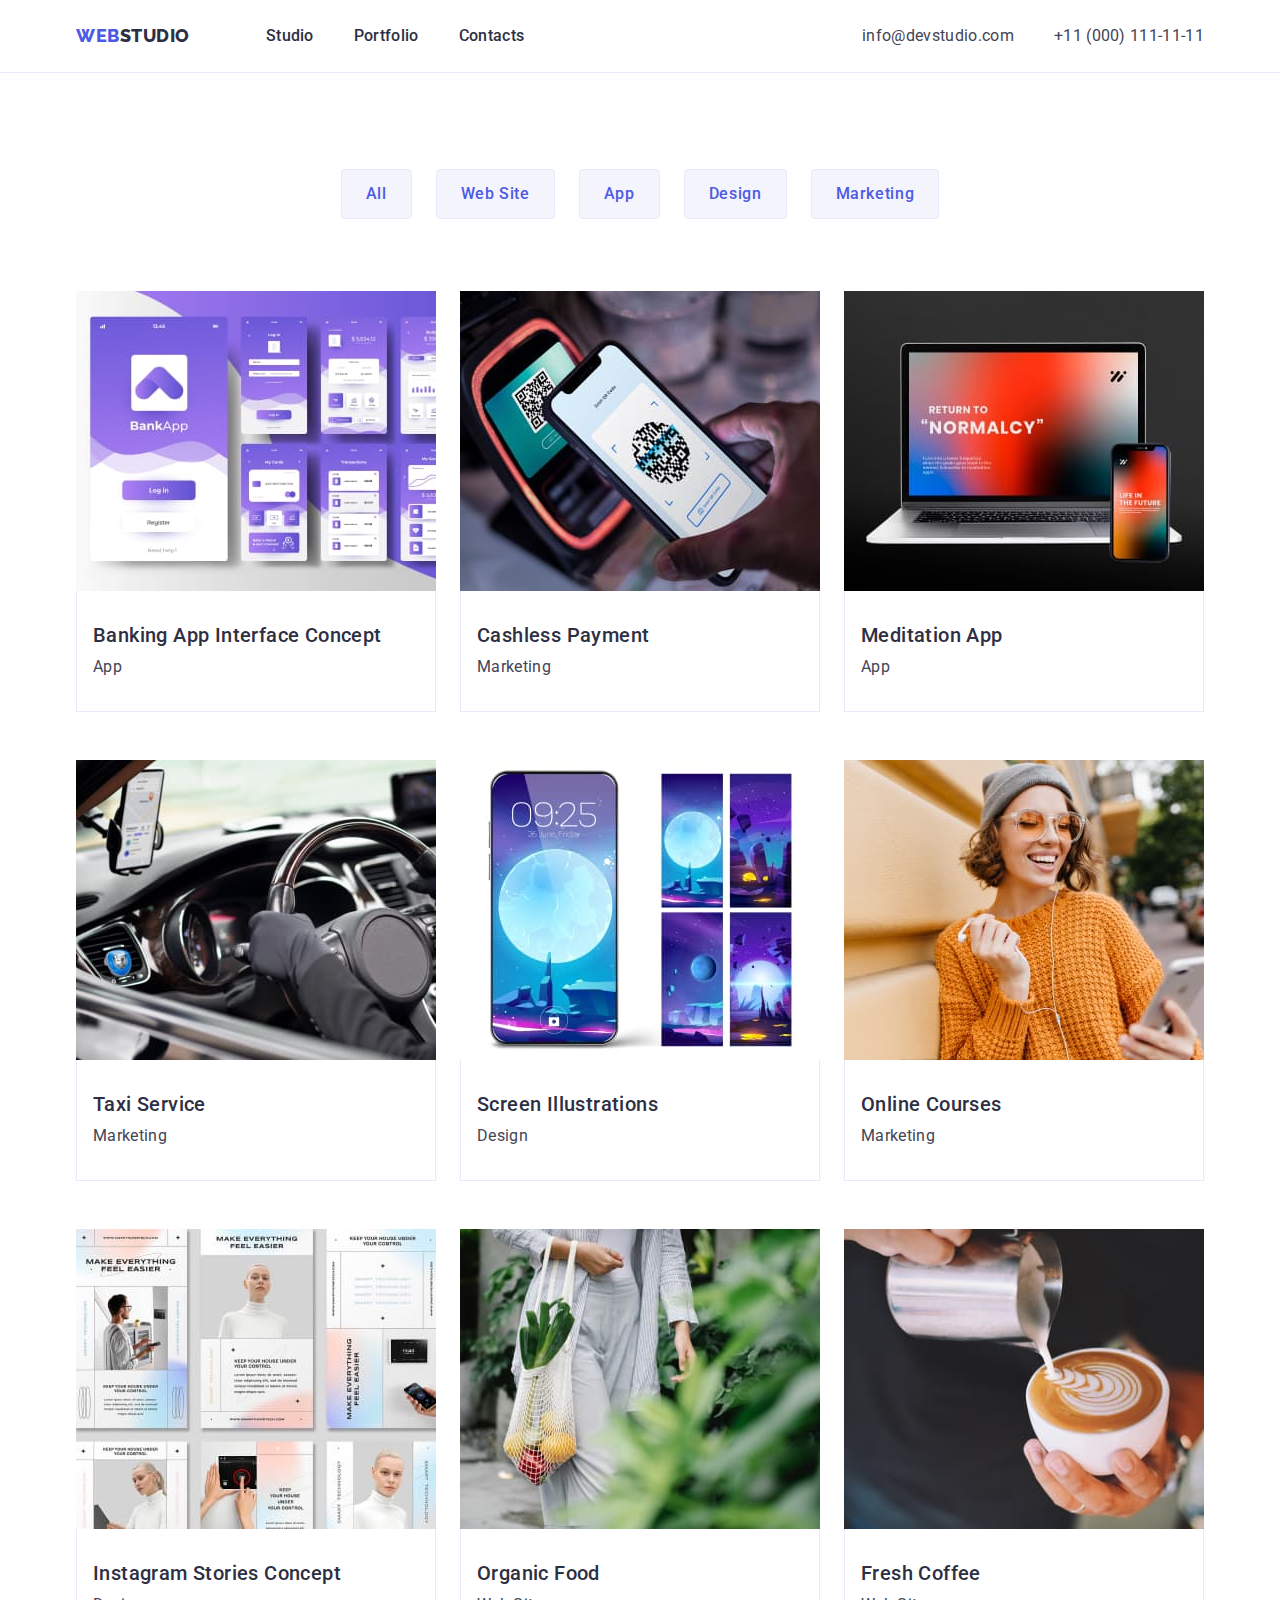
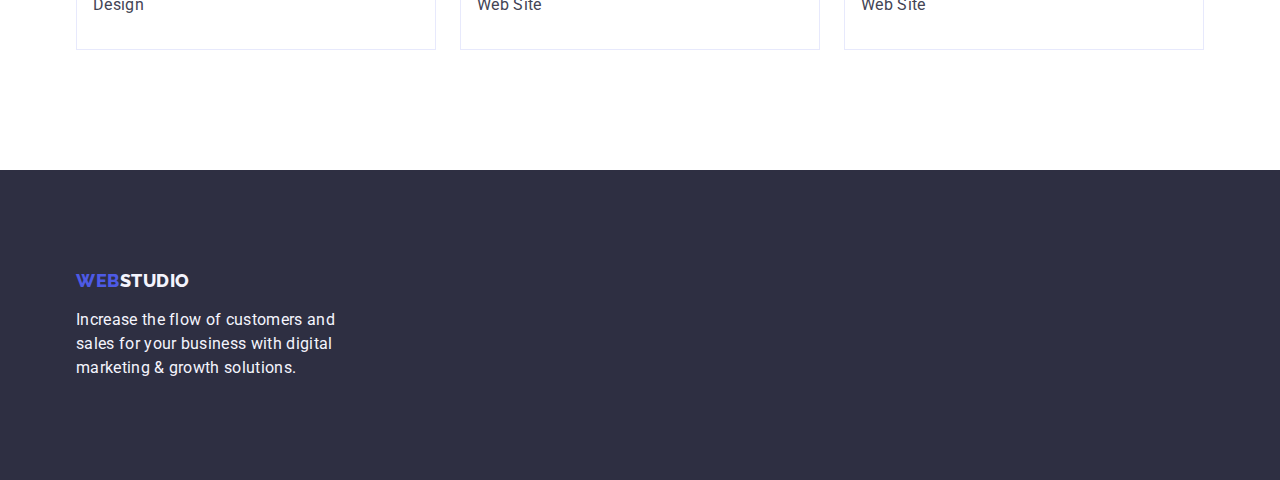
==== commit 3384c9be: "fixing mistakes 2" ====
--- a/portfolio.html
+++ b/portfolio.html
@@ -21,7 +21,7 @@
     <header class="header">
       <div class="header-container container">
       <nav class="header-navigation">
-        <a class="webstudio-header logo" href="./index.html">
+        <a class="webstudio-header logo link" href="./index.html">
           Web<span class="studio">Studio</span>
         </a>
         <ul class="header-list list">
@@ -52,7 +52,7 @@
       <!-- Filter Buttons -->
       <section class="filters">
         <div class="filters-container container">
-        <h1 hidden class="hidden-title">Filters</h1>
+          <h1 class="visually-hidden">Portfolio</h1>
         <ul class="filters-list list">
           <li>
             <button class="filter-button" type="button">All</button>
@@ -160,7 +160,7 @@
     </main>
     <!-- Footer -->
     <footer class="footer">
-      <div class="footer-container container">
+      <div class="footer-container">
       <a class="logotype-footer" href="./index.html">
         Web<span class="webstudio-footer">Studio</span>
       </a>
--- a/css/styles.css
+++ b/css/styles.css
@@ -27,7 +27,6 @@
   letter-spacing: 0.03em;
   align-items: center;
   text-transform: uppercase;
-  text-decoration: none;
 }
 .studio {
   font-family: "Raleway", sans-serif;
@@ -54,8 +53,6 @@
 .nav-list.link:hover,
 .nav-list.link:focus {
   color: var(--button-color);
-  text-decoration-line: underline;
-  text-decoration-color: var(--button-color);
 }
 /* Address */
 .address {
@@ -73,7 +70,6 @@
   font-size: 16px;
   line-height: 1.5;
   color: var(--text-color);
-  text-decoration: none;
 }
 .address-contact.link:hover,
 .address-contact.link:focus {
@@ -115,6 +111,20 @@
   background-color: var(--button-color);
 }
 
+/* Hidden */
+.visually-hidden {
+  position: absolute;
+  width: 1px;
+  height: 1px;
+  margin: -1px;
+  border: 0;
+  padding: 0;
+
+  white-space: nowrap;
+  clip-path: inset(100%);
+  clip: rect(0 0 0 0);
+  overflow: hidden;
+}
 /* Features */
 .features > ul {
   list-style-type: none;
@@ -180,6 +190,12 @@
 /* Footer */
 .footer {
   background: var(--basic-color);
+}
+.footer-container {
+  align-items: baseline;
+  width: 1158px;
+  margin: 0 auto;
+  padding: 0 15px;
 }
 .webstudio-footer {
   font-family: "Raleway", sans-serif;
@@ -279,7 +295,7 @@
 .header {
   border-bottom: 1px solid #e7e9fc;
 }
-.header-container.container {
+.header-container {
   display: flex;
 }
 .container {
@@ -295,9 +311,7 @@
   display: flex;
   gap: 40px;
 }
-.header-item {
-  padding: 24px 0;
-}
+
 .nav-list.link {
   padding: 24px 0;
 }
@@ -392,16 +406,28 @@
 }
 .footer-description {
   max-width: 264px;
+  font-weight: 400;
+  font-size: 16px;
+  line-height: 1.5;
+  letter-spacing: 0.02em;
+  color: #f4f4fd;
 }
 .logotype-footer {
   margin-bottom: 16px;
+  font-family: "Raleway", sans-serif;
+  font-weight: 800;
+  font-size: 18px;
+  line-height: 1.17;
+  align-items: center;
+  letter-spacing: 0.03em;
+  text-transform: uppercase;
+  color: #4d5ae5;
+  display: inline-block;
 }
 .webstudio-footer {
   display: inline-block;
 }
-.footer-container {
-  display: flex;
-}
+
 /* Projects */
 .filters {
   padding: 96px 0 120px;
@@ -414,13 +440,29 @@
   margin-bottom: 72px;
 }
 .filter-button {
+  font-family: "Roboto", sans-serif;
+  font-style: normal;
+  font-weight: 500;
+  font-size: 16px;
+  line-height: 24px;
+  display: flex;
+  align-items: center;
+  text-align: center;
+  letter-spacing: 0.04em;
   padding: 12px 24px;
   border: 1px solid #e7e9fc;
   border-radius: 4px;
-}
+  background: #F4F4FD;
+  color:#4d5ae5;
+  cursor: pointer;
+}
+
+
 .filter-button:hover,
 .filter-button:focus {
   border: 1px solid transparent;
+  color: #ffffff;
+  background-color: #404bbf;
 }
 
 .projects-list.list {
